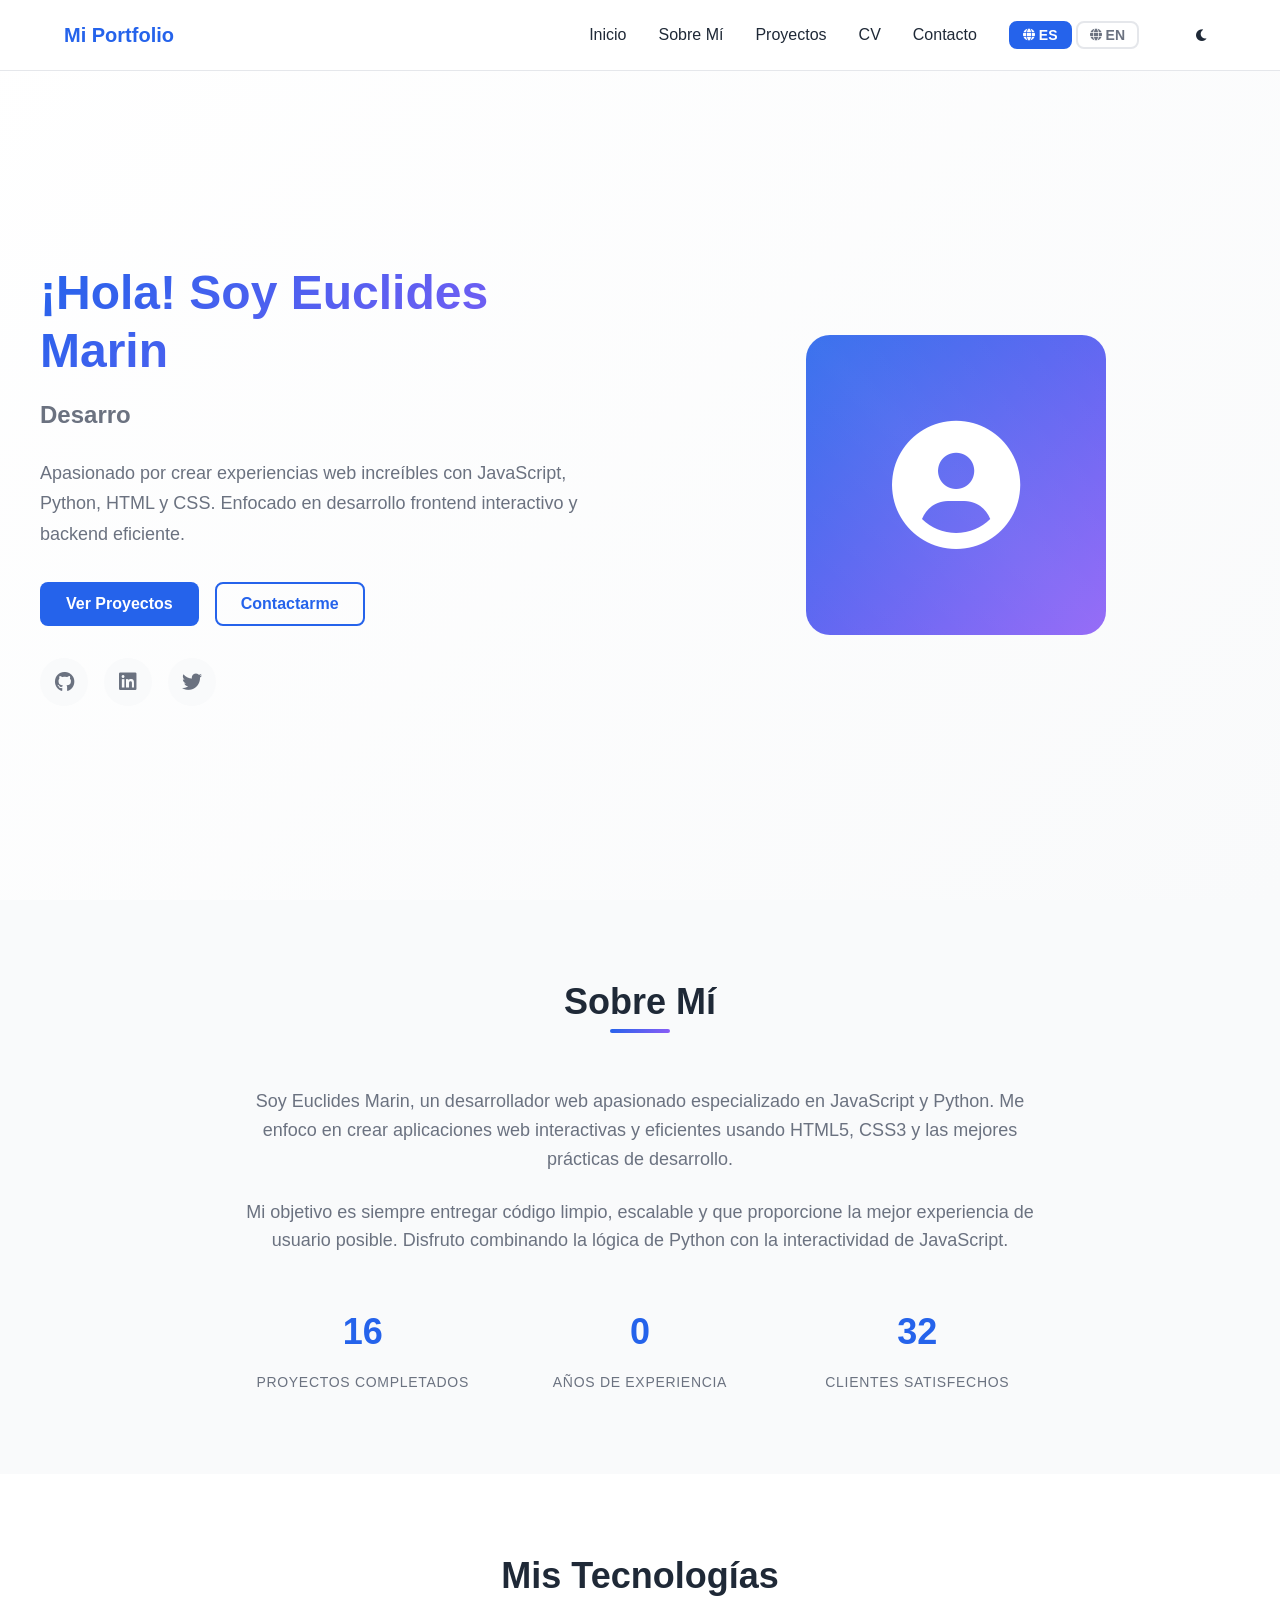
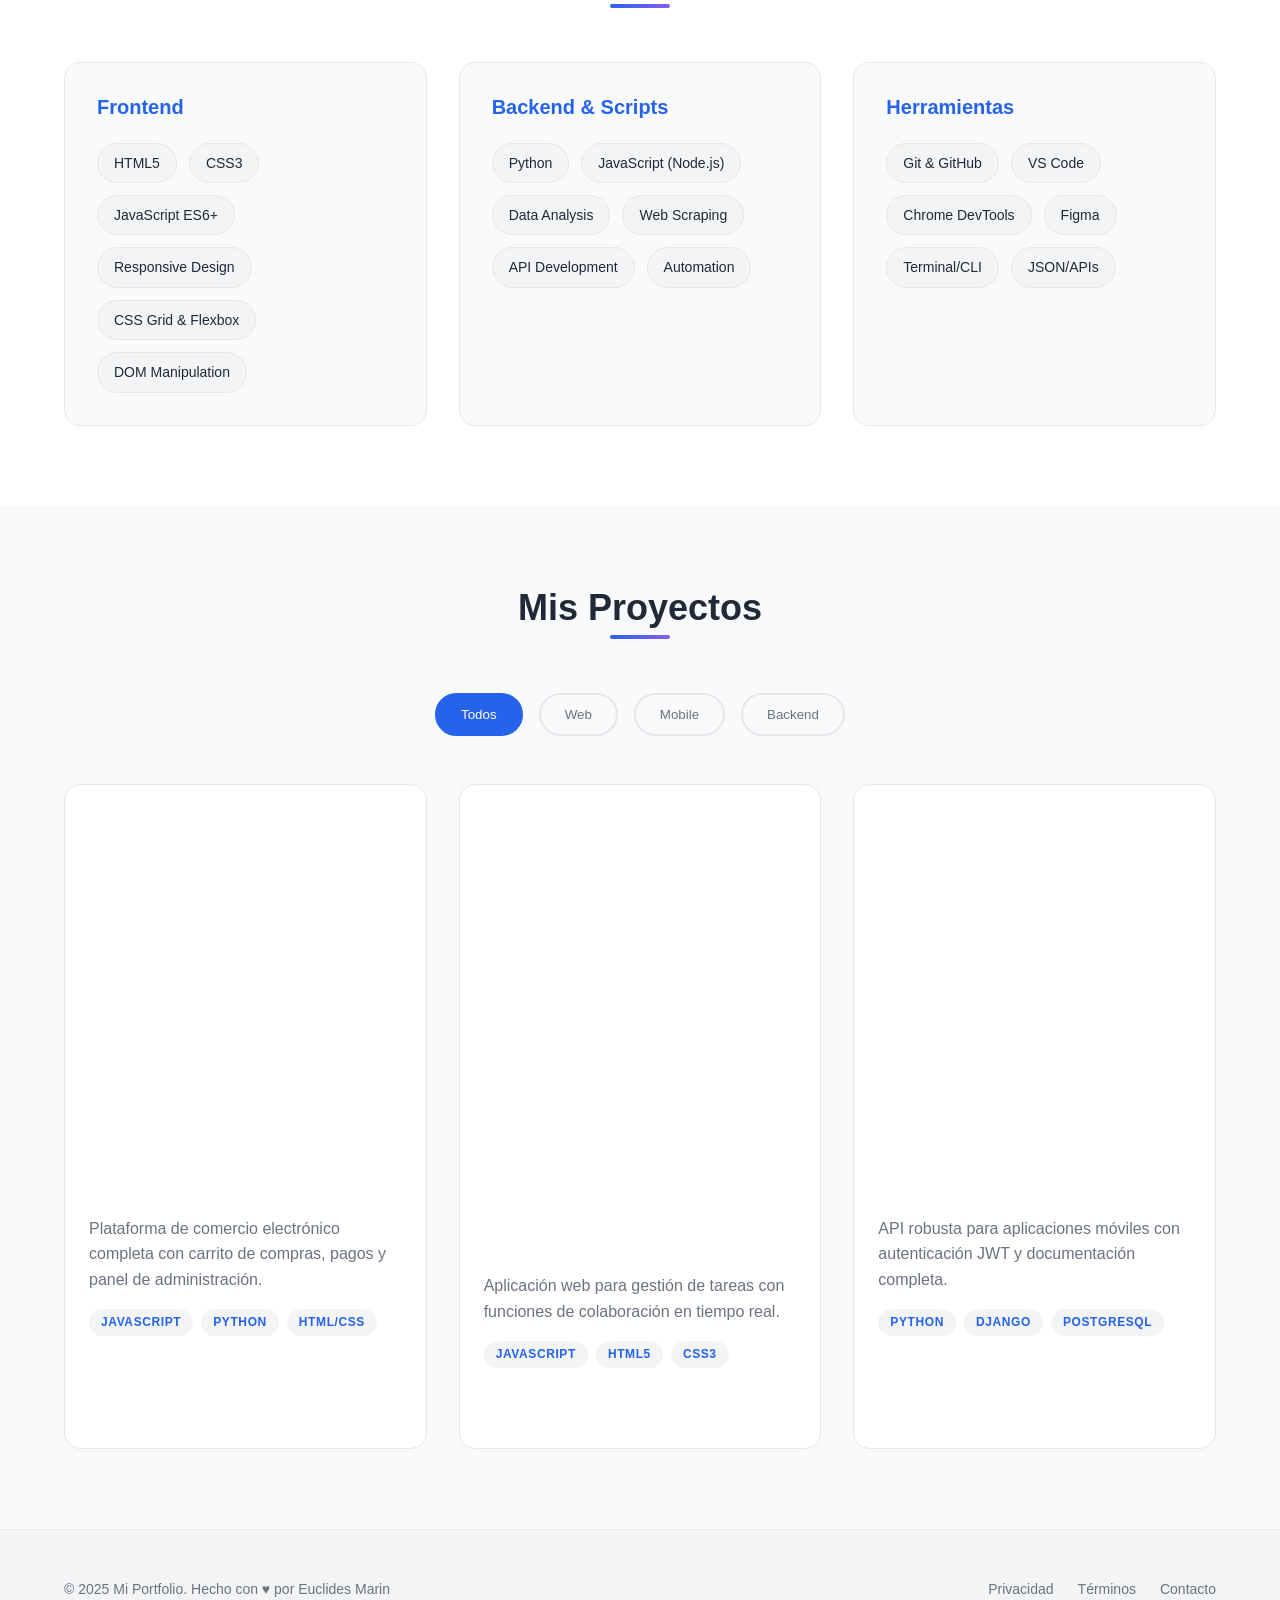
==== index.html @ d2764d67 "Initial Commit" ====
<!DOCTYPE html>
<html lang="es">
<head>
    <meta charset="UTF-8">
    <meta name="viewport" content="width=device-width, initial-scale=1.0">
    <title>Mi Portfolio - Desarrollador Web</title>
    <link rel="stylesheet" href="assets/css/styles.css">
    <link href="https://cdnjs.cloudflare.com/ajax/libs/font-awesome/6.0.0/css/all.min.css" rel="stylesheet">
</head>
<body>
    <!-- Header con navegación -->
    <header class="header">
        <nav class="nav">
            <div class="nav-container">
                <a href="#home" class="nav-logo">Mi Portfolio</a>
                <div class="nav-menu" id="nav-menu">
                    <a href="#home" class="nav-link" data-lang-key="nav_home">Inicio</a>
                    <a href="#about" class="nav-link" data-lang-key="nav_about">Sobre Mí</a>
                    <a href="#projects" class="nav-link" data-lang-key="nav_projects">Proyectos</a>
                    <a href="cv.html" class="nav-link" data-lang-key="nav_cv">CV</a>
                    <a href="contact.html" class="nav-link" data-lang-key="nav_contact">Contacto</a>
                    <div class="language-selector">
                        <button class="lang-btn active" data-lang="es">
                            <i class="fas fa-globe"></i> ES
                        </button>
                        <button class="lang-btn" data-lang="en">
                            <i class="fas fa-globe"></i> EN
                        </button>
                    </div>
                    <button class="theme-toggle" id="theme-toggle">
                        <i class="fas fa-moon"></i>
                    </button>
                </div>
                <div class="nav-toggle" id="nav-toggle">
                    <span class="bar"></span>
                    <span class="bar"></span>
                    <span class="bar"></span>
                </div>
            </div>
        </nav>
    </header>

    <main>
        <!-- Sección Hero -->
        <section id="home" class="hero">
            <div class="hero-container">
                <div class="hero-content">
                    <h1 class="hero-title" data-lang-key="hero_greeting">¡Hola! Soy <span class="text-primary">Euclides Marin</span></h1>
                    <p class="hero-subtitle" data-lang-key="hero_title">Desarrollador Web especializado en JavaScript y Python</p>
                    <p class="hero-description" data-lang-key="hero_description">
                        Apasionado por crear experiencias web increíbles con JavaScript, Python, HTML y CSS.
                        Enfocado en desarrollo frontend interactivo y backend eficiente.
                    </p>
                    <div class="hero-buttons">
                        <a href="#projects" class="btn btn-primary" data-lang-key="hero_btn_projects">Ver Proyectos</a>
                        <a href="contact.html" class="btn btn-secondary" data-lang-key="hero_btn_contact">Contactarme</a>
                    </div>
                    <div class="hero-social">
                        <a href="#" class="social-link"><i class="fab fa-github"></i></a>
                        <a href="#" class="social-link"><i class="fab fa-linkedin"></i></a>
                        <a href="#" class="social-link"><i class="fab fa-twitter"></i></a>
                    </div>
                </div>
                <div class="hero-image">
                    <div class="hero-image-placeholder">
                        <i class="fas fa-user-circle"></i>
                    </div>
                </div>
            </div>
        </section>

        <!-- Sección About -->
        <section id="about" class="about">
            <div class="container">
                <h2 class="section-title" data-lang-key="about_title">Sobre Mí</h2>
                <div class="about-content">
                    <div class="about-text">
                        <p data-lang-key="about_p1">
                            Soy Euclides Marin, un desarrollador web apasionado especializado en JavaScript y Python. 
                            Me enfoco en crear aplicaciones web interactivas y eficientes usando HTML5, CSS3 y las mejores prácticas de desarrollo.
                        </p>
                        <p data-lang-key="about_p2">
                            Mi objetivo es siempre entregar código limpio, escalable y que proporcione la mejor experiencia 
                            de usuario posible. Disfruto combinando la lógica de Python con la interactividad de JavaScript.
                        </p>
                        <div class="about-stats">
                            <div class="stat">
                                <span class="stat-number" data-target="50">0</span>
                                <span class="stat-label" data-lang-key="stat_projects">Proyectos Completados</span>
                            </div>
                            <div class="stat">
                                <span class="stat-number" data-target="3">0</span>
                                <span class="stat-label" data-lang-key="stat_experience">Años de Experiencia</span>
                            </div>
                            <div class="stat">
                                <span class="stat-number" data-target="100">0</span>
                                <span class="stat-label" data-lang-key="stat_clients">Clientes Satisfechos</span>
                            </div>
                        </div>
                    </div>
                </div>
            </div>
        </section>

        <!-- Sección Skills -->
        <section id="skills" class="skills">
            <div class="container">
                <h2 class="section-title" data-lang-key="skills_title">Mis Tecnologías</h2>
                <div class="skills-grid">
                    <div class="skill-category">
                        <h3>Frontend</h3>
                        <div class="skill-items">
                            <span class="skill-item">HTML5</span>
                            <span class="skill-item">CSS3</span>
                            <span class="skill-item">JavaScript ES6+</span>
                            <span class="skill-item">Responsive Design</span>
                            <span class="skill-item">CSS Grid & Flexbox</span>
                            <span class="skill-item">DOM Manipulation</span>
                        </div>
                    </div>
                    <div class="skill-category">
                        <h3>Backend & Scripts</h3>
                        <div class="skill-items">
                            <span class="skill-item">Python</span>
                            <span class="skill-item">JavaScript (Node.js)</span>
                            <span class="skill-item">Data Analysis</span>
                            <span class="skill-item">Web Scraping</span>
                            <span class="skill-item">API Development</span>
                            <span class="skill-item">Automation</span>
                        </div>
                    </div>
                    <div class="skill-category">
                        <h3>Herramientas</h3>
                        <div class="skill-items">
                            <span class="skill-item">Git & GitHub</span>
                            <span class="skill-item">VS Code</span>
                            <span class="skill-item">Chrome DevTools</span>
                            <span class="skill-item">Figma</span>
                            <span class="skill-item">Terminal/CLI</span>
                            <span class="skill-item">JSON/APIs</span>
                        </div>
                    </div>
                </div>
            </div>
        </section>

        <!-- Sección Proyectos -->
        <section id="projects" class="projects">
            <div class="container">
                <h2 class="section-title" data-lang-key="projects_title">Mis Proyectos</h2>
                <div class="project-filters">
                    <button class="filter-btn active" data-filter="all" data-lang-key="filter_all">Todos</button>
                    <button class="filter-btn" data-filter="web" data-lang-key="filter_web">Web</button>
                    <button class="filter-btn" data-filter="mobile" data-lang-key="filter_mobile">Mobile</button>
                    <button class="filter-btn" data-filter="backend" data-lang-key="filter_backend">Backend</button>
                </div>
                <div class="projects-grid">
                    <div class="project-card" data-category="web">
                        <div class="project-image">
                            <img src="assets/images/project1-preview.jpg" alt="E-commerce Platform" loading="lazy">
                            <div class="project-overlay">
                                <a href="projects/project1.html" class="project-link">
                                    <i class="fas fa-external-link-alt"></i>
                                </a>
                                <a href="#" class="project-link">
                                    <i class="fab fa-github"></i>
                                </a>
                            </div>
                        </div>
                        <div class="project-content">
                            <h3 class="project-title" data-lang-key="project1_title">E-commerce Platform</h3>
                            <p class="project-description" data-lang-key="project1_desc">
                                Plataforma de comercio electrónico completa con carrito de compras, pagos y panel de administración.
                            </p>
                            <div class="project-tech">
                                <span class="tech-tag">JavaScript</span>
                                <span class="tech-tag">Python</span>
                                <span class="tech-tag">HTML/CSS</span>
                            </div>
                        </div>
                    </div>

                    <div class="project-card" data-category="web">
                        <div class="project-image">
                            <img src="assets/images/project2-preview.jpg" alt="Task Management App" loading="lazy">
                            <div class="project-overlay">
                                <a href="projects/project2.html" class="project-link">
                                    <i class="fas fa-external-link-alt"></i>
                                </a>
                                <a href="#" class="project-link">
                                    <i class="fab fa-github"></i>
                                </a>
                            </div>
                        </div>
                        <div class="project-content">
                            <h3 class="project-title" data-lang-key="project2_title">Task Management App</h3>
                            <p class="project-description" data-lang-key="project2_desc">
                                Aplicación web para gestión de tareas con funciones de colaboración en tiempo real.
                            </p>
                            <div class="project-tech">
                                <span class="tech-tag">JavaScript</span>
                                <span class="tech-tag">HTML5</span>
                                <span class="tech-tag">CSS3</span>
                            </div>
                        </div>
                    </div>

                    <div class="project-card" data-category="backend">
                        <div class="project-image">
                            <img src="assets/images/project3-preview.jpg" alt="REST API" loading="lazy">
                            <div class="project-overlay">
                                <a href="#" class="project-link">
                                    <i class="fas fa-external-link-alt"></i>
                                </a>
                                <a href="#" class="project-link">
                                    <i class="fab fa-github"></i>
                                </a>
                            </div>
                        </div>
                        <div class="project-content">
                            <h3 class="project-title" data-lang-key="project3_title">REST API Service</h3>
                            <p class="project-description" data-lang-key="project3_desc">
                                API robusta para aplicaciones móviles con autenticación JWT y documentación completa.
                            </p>
                            <div class="project-tech">
                                <span class="tech-tag">Python</span>
                                <span class="tech-tag">Django</span>
                                <span class="tech-tag">PostgreSQL</span>
                            </div>
                        </div>
                    </div>
                </div>
            </div>
        </section>
    </main>

    <!-- Footer -->
    <footer class="footer">
        <div class="container">
            <div class="footer-content">
                <p data-lang-key="footer_text">&copy; 2025 Mi Portfolio. Hecho con ♥ por Euclides Marin</p>
                <div class="footer-links">
                    <a href="#" class="footer-link">Privacidad</a>
                    <a href="#" class="footer-link">Términos</a>
                    <a href="contact.html" class="footer-link">Contacto</a>
                </div>
            </div>
        </div>
    </footer>

    <script src="assets/js/i18n.js"></script>
    <script src="assets/js/script.js"></script>
</body>
</html>
---- assets/css/styles.css ----
/* ==========================================================================
   PORTFOLIO WEBSITE - MODERN CSS STYLES
   ========================================================================== */

/* Custom Properties (CSS Variables) */
:root {
  /* Colors - Light Theme */
  --primary-color: #2563eb;
  --primary-light: #3b82f6;
  --primary-dark: #1d4ed8;
  --secondary-color: #8b5cf6;
  --accent-color: #06b6d4;
  
  /* Neutral Colors */
  --text-primary: #1f2937;
  --text-secondary: #6b7280;
  --text-muted: #9ca3af;
  --bg-primary: #ffffff;
  --bg-secondary: #f9fafb;
  --bg-tertiary: #f3f4f6;
  --border-color: #e5e7eb;
  --shadow-color: rgba(0, 0, 0, 0.1);
  
  /* Success/Error Colors */
  --success-color: #10b981;
  --error-color: #ef4444;
  --warning-color: #f59e0b;
  
  /* Typography */
  --font-primary: 'Inter', -apple-system, BlinkMacSystemFont, 'Segoe UI', sans-serif;
  --font-heading: 'Inter', -apple-system, BlinkMacSystemFont, 'Segoe UI', sans-serif;
  --font-mono: 'Fira Code', 'SF Mono', Monaco, 'Cascadia Code', monospace;
  
  /* Font Sizes */
  --text-xs: 0.75rem;
  --text-sm: 0.875rem;
  --text-base: 1rem;
  --text-lg: 1.125rem;
  --text-xl: 1.25rem;
  --text-2xl: 1.5rem;
  --text-3xl: 1.875rem;
  --text-4xl: 2.25rem;
  --text-5xl: 3rem;
  --text-6xl: 3.75rem;
  
  /* Spacing */
  --space-1: 0.25rem;
  --space-2: 0.5rem;
  --space-3: 0.75rem;
  --space-4: 1rem;
  --space-5: 1.25rem;
  --space-6: 1.5rem;
  --space-8: 2rem;
  --space-10: 2.5rem;
  --space-12: 3rem;
  --space-16: 4rem;
  --space-20: 5rem;
  --space-24: 6rem;
  
  /* Border Radius */
  --radius-sm: 0.375rem;
  --radius-md: 0.5rem;
  --radius-lg: 0.75rem;
  --radius-xl: 1rem;
  --radius-2xl: 1.5rem;
  --radius-full: 9999px;
  
  /* Shadows */
  --shadow-sm: 0 1px 2px 0 var(--shadow-color);
  --shadow-md: 0 4px 6px -1px var(--shadow-color);
  --shadow-lg: 0 10px 15px -3px var(--shadow-color);
  --shadow-xl: 0 20px 25px -5px var(--shadow-color);
  --shadow-2xl: 0 25px 50px -12px var(--shadow-color);
  
  /* Transitions */
  --transition-fast: 150ms ease-in-out;
  --transition-normal: 250ms ease-in-out;
  --transition-slow: 350ms ease-in-out;
  
  /* Z-index */
  --z-dropdown: 1000;
  --z-sticky: 1020;
  --z-fixed: 1030;
  --z-modal: 1050;
  --z-popover: 1060;
  --z-tooltip: 1070;
}

/* Dark Theme */
[data-theme="dark"] {
  --text-primary: #f9fafb;
  --text-secondary: #d1d5db;
  --text-muted: #9ca3af;
  --bg-primary: #111827;
  --bg-secondary: #1f2937;
  --bg-tertiary: #374151;
  --border-color: #374151;
  --shadow-color: rgba(0, 0, 0, 0.3);
}

/* Reset and Base Styles */
*,
*::before,
*::after {
  box-sizing: border-box;
  margin: 0;
  padding: 0;
}

html {
  scroll-behavior: smooth;
  font-size: 16px;
}

body {
  font-family: var(--font-primary);
  font-size: var(--text-base);
  line-height: 1.6;
  color: var(--text-primary);
  background-color: var(--bg-primary);
  overflow-x: hidden;
  transition: background-color var(--transition-normal), color var(--transition-normal);
}

/* Typography */
h1, h2, h3, h4, h5, h6 {
  font-family: var(--font-heading);
  font-weight: 700;
  line-height: 1.2;
  margin-bottom: var(--space-4);
  color: var(--text-primary);
}

h1 { font-size: var(--text-4xl); }
h2 { font-size: var(--text-3xl); }
h3 { font-size: var(--text-2xl); }
h4 { font-size: var(--text-xl); }
h5 { font-size: var(--text-lg); }
h6 { font-size: var(--text-base); }

p {
  margin-bottom: var(--space-4);
  color: var(--text-secondary);
}

a {
  color: var(--primary-color);
  text-decoration: none;
  transition: color var(--transition-fast);
}

a:hover {
  color: var(--primary-dark);
}

img {
  max-width: 100%;
  height: auto;
  display: block;
}

/* Utility Classes */
.container {
  max-width: 1200px;
  margin: 0 auto;
  padding: 0 var(--space-6);
}

.text-center { text-align: center; }
.text-left { text-align: left; }
.text-right { text-align: right; }

.text-primary { color: var(--primary-color); }
.text-secondary { color: var(--text-secondary); }
.text-muted { color: var(--text-muted); }
.text-success { color: var(--success-color); }
.text-error { color: var(--error-color); }

.sr-only {
  position: absolute;
  width: 1px;
  height: 1px;
  padding: 0;
  margin: -1px;
  overflow: hidden;
  clip: rect(0, 0, 0, 0);
  white-space: nowrap;
  border: 0;
}

/* Buttons */
.btn {
  display: inline-flex;
  align-items: center;
  justify-content: center;
  gap: var(--space-2);
  padding: var(--space-3) var(--space-6);
  font-size: var(--text-base);
  font-weight: 600;
  line-height: 1;
  border: 2px solid transparent;
  border-radius: var(--radius-md);
  cursor: pointer;
  transition: all var(--transition-fast);
  text-decoration: none;
  position: relative;
  overflow: hidden;
}

.btn::before {
  content: '';
  position: absolute;
  top: 0;
  left: -100%;
  width: 100%;
  height: 100%;
  background: linear-gradient(90deg, transparent, rgba(255, 255, 255, 0.2), transparent);
  transition: left var(--transition-normal);
}

.btn:hover::before {
  left: 100%;
}

.btn-primary {
  background-color: var(--primary-color);
  color: white;
}

.btn-primary:hover {
  background-color: var(--primary-dark);
  transform: translateY(-2px);
  box-shadow: var(--shadow-lg);
}

.btn-secondary {
  background-color: transparent;
  color: var(--primary-color);
  border-color: var(--primary-color);
}

.btn-secondary:hover {
  background-color: var(--primary-color);
  color: white;
  transform: translateY(-2px);
}

.btn-sm {
  padding: var(--space-2) var(--space-4);
  font-size: var(--text-sm);
}

.btn-full {
  width: 100%;
}

.btn:disabled {
  opacity: 0.6;
  cursor: not-allowed;
  transform: none !important;
}

/* Loading Button */
.btn-loading .btn-text {
  opacity: 0;
}

.btn-loading .btn-loading {
  position: absolute;
  top: 50%;
  left: 50%;
  transform: translate(-50%, -50%);
}

/* Header & Navigation */
.header {
  position: fixed;
  top: 0;
  left: 0;
  right: 0;
  background-color: rgba(255, 255, 255, 0.95);
  backdrop-filter: blur(10px);
  border-bottom: 1px solid var(--border-color);
  z-index: var(--z-fixed);
  transition: all var(--transition-normal);
}

[data-theme="dark"] .header {
  background-color: rgba(17, 24, 39, 0.95);
}

.nav-container {
  display: flex;
  align-items: center;
  justify-content: space-between;
  height: 70px;
  max-width: 1200px;
  margin: 0 auto;
  padding: 0 var(--space-6);
}

.nav-logo {
  font-size: var(--text-xl);
  font-weight: 700;
  color: var(--primary-color);
  text-decoration: none;
}

.nav-menu {
  display: flex;
  align-items: center;
  gap: var(--space-8);
}

.nav-link {
  font-weight: 500;
  color: var(--text-primary);
  text-decoration: none;
  padding: var(--space-2) 0;
  position: relative;
  transition: color var(--transition-fast);
}

.nav-link::after {
  content: '';
  position: absolute;
  bottom: 0;
  left: 0;
  width: 0;
  height: 2px;
  background-color: var(--primary-color);
  transition: width var(--transition-normal);
}

.nav-link:hover::after,
.nav-link.active::after {
  width: 100%;
}

.nav-link:hover,
.nav-link.active {
  color: var(--primary-color);
}

/* Language Selector */
.language-selector {
  display: flex;
  gap: var(--space-1);
  margin-right: var(--space-4);
}

.lang-btn {
  background: none;
  border: 2px solid var(--border-color);
  padding: var(--space-1) var(--space-3);
  border-radius: var(--radius-md);
  color: var(--text-secondary);
  cursor: pointer;
  font-size: var(--text-sm);
  font-weight: 600;
  transition: all var(--transition-fast);
  display: flex;
  align-items: center;
  gap: var(--space-1);
}

.lang-btn:hover {
  border-color: var(--primary-color);
  color: var(--primary-color);
  transform: translateY(-1px);
}

.lang-btn.active {
  background-color: var(--primary-color);
  border-color: var(--primary-color);
  color: white;
}

.lang-btn i {
  font-size: var(--text-xs);
}

/* Theme Toggle */
.theme-toggle {
  background: none;
  border: none;
  padding: var(--space-2);
  border-radius: var(--radius-md);
  color: var(--text-primary);
  cursor: pointer;
  transition: all var(--transition-fast);
}

.theme-toggle:hover {
  background-color: var(--bg-tertiary);
  transform: scale(1.1);
}

/* Mobile Navigation */
.nav-toggle {
  display: none;
  flex-direction: column;
  cursor: pointer;
  padding: var(--space-2);
}

.nav-toggle .bar {
  width: 25px;
  height: 3px;
  background-color: var(--text-primary);
  margin: 3px 0;
  transition: var(--transition-fast);
  border-radius: 2px;
}

.nav-toggle.active .bar:nth-child(1) {
  transform: rotate(-45deg) translate(-5px, 6px);
}

.nav-toggle.active .bar:nth-child(2) {
  opacity: 0;
}

.nav-toggle.active .bar:nth-child(3) {
  transform: rotate(45deg) translate(-5px, -6px);
}

/* Hero Section */
.hero {
  padding: calc(70px + var(--space-20)) var(--space-6) var(--space-20);
  background: linear-gradient(135deg, var(--bg-primary) 0%, var(--bg-secondary) 100%);
  min-height: 100vh;
  display: flex;
  align-items: center;
}

.hero-container {
  max-width: 1200px;
  margin: 0 auto;
  display: grid;
  grid-template-columns: 1fr 1fr;
  gap: var(--space-16);
  align-items: center;
}

.hero-content {
  animation: fadeInUp 0.8s ease-out;
}

.hero-title {
  font-size: var(--text-5xl);
  font-weight: 800;
  margin-bottom: var(--space-4);
  background: linear-gradient(135deg, var(--primary-color), var(--secondary-color));
  -webkit-background-clip: text;
  -webkit-text-fill-color: transparent;
  background-clip: text;
}

.hero-subtitle {
  font-size: var(--text-2xl);
  color: var(--text-secondary);
  margin-bottom: var(--space-6);
  font-weight: 600;
}

.hero-description {
  font-size: var(--text-lg);
  color: var(--text-secondary);
  margin-bottom: var(--space-8);
  line-height: 1.7;
}

.hero-buttons {
  display: flex;
  gap: var(--space-4);
  margin-bottom: var(--space-8);
}

.hero-social {
  display: flex;
  gap: var(--space-4);
}

.social-link {
  display: flex;
  align-items: center;
  justify-content: center;
  width: 48px;
  height: 48px;
  background-color: var(--bg-secondary);
  border-radius: var(--radius-full);
  color: var(--text-secondary);
  font-size: var(--text-xl);
  transition: all var(--transition-fast);
}

.social-link:hover {
  background-color: var(--primary-color);
  color: white;
  transform: translateY(-3px);
  box-shadow: var(--shadow-lg);
}

.hero-image {
  display: flex;
  justify-content: center;
  animation: fadeInRight 0.8s ease-out 0.2s both;
}

.hero-image-placeholder {
  width: 300px;
  height: 300px;
  background: linear-gradient(135deg, var(--primary-color), var(--secondary-color));
  border-radius: var(--radius-2xl);
  display: flex;
  align-items: center;
  justify-content: center;
  font-size: 8rem;
  color: white;
  position: relative;
  overflow: hidden;
}

.hero-image-placeholder::before {
  content: '';
  position: absolute;
  top: -50%;
  left: -50%;
  width: 200%;
  height: 200%;
  background: linear-gradient(45deg, transparent, rgba(255, 255, 255, 0.1), transparent);
  animation: shimmer 3s infinite;
}

/* Sections */
section {
  padding: var(--space-20) 0;
}

.section-title {
  text-align: center;
  font-size: var(--text-4xl);
  margin-bottom: var(--space-16);
  position: relative;
}

.section-title::after {
  content: '';
  position: absolute;
  bottom: -10px;
  left: 50%;
  transform: translateX(-50%);
  width: 60px;
  height: 4px;
  background: linear-gradient(135deg, var(--primary-color), var(--secondary-color));
  border-radius: var(--radius-full);
}

/* About Section */
.about {
  background-color: var(--bg-secondary);
}

.about-content {
  max-width: 800px;
  margin: 0 auto;
  text-align: center;
}

.about-text p {
  font-size: var(--text-lg);
  margin-bottom: var(--space-6);
}

.about-stats {
  display: grid;
  grid-template-columns: repeat(3, 1fr);
  gap: var(--space-8);
  margin-top: var(--space-12);
}

.stat {
  text-align: center;
}

.stat-number {
  display: block;
  font-size: var(--text-4xl);
  font-weight: 800;
  color: var(--primary-color);
  margin-bottom: var(--space-2);
}

.stat-label {
  font-size: var(--text-sm);
  color: var(--text-secondary);
  text-transform: uppercase;
  letter-spacing: 0.05em;
}

/* Skills Section */
.skills-grid {
  display: grid;
  grid-template-columns: repeat(auto-fit, minmax(300px, 1fr));
  gap: var(--space-8);
}

.skill-category {
  background-color: var(--bg-secondary);
  padding: var(--space-8);
  border-radius: var(--radius-xl);
  border: 1px solid var(--border-color);
  transition: transform var(--transition-normal), box-shadow var(--transition-normal);
}

.skill-category:hover {
  transform: translateY(-5px);
  box-shadow: var(--shadow-xl);
}

.skill-category h3 {
  color: var(--primary-color);
  margin-bottom: var(--space-6);
  font-size: var(--text-xl);
}

.skill-items {
  display: flex;
  flex-wrap: wrap;
  gap: var(--space-3);
}

.skill-item {
  background-color: var(--bg-tertiary);
  color: var(--text-primary);
  padding: var(--space-2) var(--space-4);
  border-radius: var(--radius-full);
  font-size: var(--text-sm);
  font-weight: 500;
  border: 1px solid var(--border-color);
  transition: all var(--transition-fast);
}

.skill-item:hover {
  background-color: var(--primary-color);
  color: white;
  transform: scale(1.05);
}

/* Projects Section */
.projects {
  background-color: var(--bg-secondary);
}

.project-filters {
  display: flex;
  justify-content: center;
  gap: var(--space-4);
  margin-bottom: var(--space-12);
  flex-wrap: wrap;
}

.filter-btn {
  background-color: transparent;
  border: 2px solid var(--border-color);
  color: var(--text-secondary);
  padding: var(--space-3) var(--space-6);
  border-radius: var(--radius-full);
  cursor: pointer;
  font-weight: 500;
  transition: all var(--transition-fast);
}

.filter-btn:hover,
.filter-btn.active {
  background-color: var(--primary-color);
  border-color: var(--primary-color);
  color: white;
}

.projects-grid {
  display: grid;
  grid-template-columns: repeat(auto-fit, minmax(350px, 1fr));
  gap: var(--space-8);
}

.project-card {
  background-color: var(--bg-primary);
  border-radius: var(--radius-xl);
  overflow: hidden;
  border: 1px solid var(--border-color);
  transition: all var(--transition-normal);
  animation: fadeInUp 0.6s ease-out;
}

.project-card:hover {
  transform: translateY(-10px);
  box-shadow: var(--shadow-2xl);
}

.project-image {
  position: relative;
  height: 220px;
  overflow: hidden;
}

.project-image img {
  width: 100%;
  height: 100%;
  object-fit: cover;
  transition: transform var(--transition-slow);
}

.project-card:hover .project-image img {
  transform: scale(1.1);
}

.project-overlay {
  position: absolute;
  top: 0;
  left: 0;
  right: 0;
  bottom: 0;
  background-color: rgba(0, 0, 0, 0.8);
  display: flex;
  align-items: center;
  justify-content: center;
  gap: var(--space-4);
  opacity: 0;
  transition: opacity var(--transition-normal);
}

.project-card:hover .project-overlay {
  opacity: 1;
}

.project-link {
  display: flex;
  align-items: center;
  justify-content: center;
  width: 48px;
  height: 48px;
  background-color: var(--primary-color);
  color: white;
  border-radius: var(--radius-full);
  font-size: var(--text-lg);
  transition: all var(--transition-fast);
}

.project-link:hover {
  background-color: var(--primary-light);
  transform: scale(1.1);
}

.project-content {
  padding: var(--space-6);
}

.project-title {
  font-size: var(--text-xl);
  margin-bottom: var(--space-3);
  color: var(--text-primary);
}

.project-description {
  color: var(--text-secondary);
  margin-bottom: var(--space-4);
  line-height: 1.6;
}

.project-tech {
  display: flex;
  flex-wrap: wrap;
  gap: var(--space-2);
}

.tech-tag {
  background-color: var(--bg-tertiary);
  color: var(--primary-color);
  padding: var(--space-1) var(--space-3);
  border-radius: var(--radius-full);
  font-size: var(--text-xs);
  font-weight: 600;
  text-transform: uppercase;
  letter-spacing: 0.05em;
}

/* Contact Page Styles */
.contact-hero {
  padding: calc(70px + var(--space-16)) var(--space-6) var(--space-16);
  background: linear-gradient(135deg, var(--primary-color), var(--secondary-color));
  color: white;
  text-align: center;
}

.page-title {
  font-size: var(--text-5xl);
  margin-bottom: var(--space-4);
  font-weight: 800;
}

.page-subtitle {
  font-size: var(--text-xl);
  opacity: 0.9;
  max-width: 600px;
  margin: 0 auto;
}

.contact-content {
  padding: var(--space-20) 0;
}

.contact-wrapper {
  display: grid;
  grid-template-columns: 1fr 1fr;
  gap: var(--space-16);
  max-width: 1200px;
  margin: 0 auto;
}

.contact-form-section h2,
.contact-info-section h2 {
  margin-bottom: var(--space-8);
  color: var(--text-primary);
}

/* Form Styles */
.contact-form {
  display: flex;
  flex-direction: column;
  gap: var(--space-6);
}

.form-group {
  display: flex;
  flex-direction: column;
  gap: var(--space-2);
}

.form-group label {
  font-weight: 600;
  color: var(--text-primary);
  font-size: var(--text-sm);
}

.form-group input,
.form-group textarea {
  padding: var(--space-4);
  border: 2px solid var(--border-color);
  border-radius: var(--radius-md);
  font-size: var(--text-base);
  font-family: inherit;
  background-color: var(--bg-primary);
  color: var(--text-primary);
  transition: all var(--transition-fast);
}

.form-group input:focus,
.form-group textarea:focus {
  outline: none;
  border-color: var(--primary-color);
  box-shadow: 0 0 0 3px rgba(37, 99, 235, 0.1);
}

.form-group input.error,
.form-group textarea.error {
  border-color: var(--error-color);
}

.error-message {
  color: var(--error-color);
  font-size: var(--text-sm);
  margin-top: var(--space-1);
  opacity: 0;
  transition: opacity var(--transition-fast);
}

.error-message.show {
  opacity: 1;
}

.success-message {
  background-color: rgba(16, 185, 129, 0.1);
  border: 1px solid var(--success-color);
  border-radius: var(--radius-lg);
  padding: var(--space-6);
  text-align: center;
  color: var(--success-color);
  display: none;
}

.success-message.show {
  display: block;
  animation: fadeInUp 0.5s ease-out;
}

.success-message i {
  font-size: var(--text-3xl);
  margin-bottom: var(--space-4);
}

.success-message h3 {
  color: var(--success-color);
  margin-bottom: var(--space-2);
}

/* Contact Info */
.contact-info {
  display: flex;
  flex-direction: column;
  gap: var(--space-8);
}

.contact-item {
  display: flex;
  gap: var(--space-4);
  align-items: flex-start;
}

.contact-icon {
  width: 48px;
  height: 48px;
  background-color: var(--primary-color);
  color: white;
  border-radius: var(--radius-full);
  display: flex;
  align-items: center;
  justify-content: center;
  font-size: var(--text-lg);
  flex-shrink: 0;
}

.contact-details h3 {
  margin-bottom: var(--space-2);
  color: var(--text-primary);
}

.contact-details p {
  margin-bottom: var(--space-2);
  color: var(--text-secondary);
}

.contact-link {
  color: var(--primary-color);
  font-weight: 500;
  text-decoration: underline;
  text-underline-offset: 2px;
}

.contact-link:hover {
  text-decoration: none;
}

/* Social Section */
.social-section {
  margin-top: var(--space-12);
}

.social-section h3 {
  margin-bottom: var(--space-6);
  color: var(--text-primary);
}

.social-links {
  display: flex;
  flex-direction: column;
  gap: var(--space-4);
}

.social-links .social-link {
  display: flex;
  align-items: center;
  gap: var(--space-3);
  padding: var(--space-3) var(--space-4);
  background-color: var(--bg-secondary);
  border-radius: var(--radius-md);
  border: 1px solid var(--border-color);
  transition: all var(--transition-fast);
  width: auto;
  height: auto;
}

.social-links .social-link:hover {
  background-color: var(--primary-color);
  color: white;
  transform: translateX(5px);
}

/* Availability */
.availability-section {
  margin-top: var(--space-12);
}

.availability-card {
  background-color: var(--bg-secondary);
  padding: var(--space-6);
  border-radius: var(--radius-lg);
  border: 1px solid var(--border-color);
}

.availability-status {
  display: flex;
  align-items: center;
  gap: var(--space-3);
  margin-bottom: var(--space-4);
}

.status-dot {
  width: 12px;
  height: 12px;
  border-radius: var(--radius-full);
  animation: pulse 2s infinite;
}

.status-dot.available {
  background-color: var(--success-color);
}

.status-text {
  font-weight: 600;
  color: var(--success-color);
}

/* FAQ Section */
.faq-section {
  background-color: var(--bg-secondary);
  padding: var(--space-20) 0;
}

.faq-grid {
  display: grid;
  grid-template-columns: repeat(auto-fit, minmax(300px, 1fr));
  gap: var(--space-8);
}

.faq-item {
  background-color: var(--bg-primary);
  padding: var(--space-6);
  border-radius: var(--radius-lg);
  border: 1px solid var(--border-color);
}

.faq-item h3 {
  color: var(--primary-color);
  margin-bottom: var(--space-4);
  font-size: var(--text-lg);
}

.faq-item p {
  color: var(--text-secondary);
  margin: 0;
}

/* Project Detail Pages */
.breadcrumb {
  padding: calc(70px + var(--space-6)) var(--space-6) var(--space-6);
  background-color: var(--bg-secondary);
}

.breadcrumb-nav {
  max-width: 1200px;
  margin: 0 auto;
  font-size: var(--text-sm);
  color: var(--text-secondary);
}

.breadcrumb-separator {
  margin: 0 var(--space-2);
}

.project-hero {
  padding: var(--space-16) var(--space-6);
  background: linear-gradient(135deg, var(--primary-color), var(--secondary-color));
  color: white;
}

.project-hero-content {
  max-width: 1200px;
  margin: 0 auto;
  text-align: center;
}

.project-title {
  font-size: var(--text-5xl);
  margin-bottom: var(--space-4);
  font-weight: 800;
  color: white;
}

.project-subtitle {
  font-size: var(--text-xl);
  margin-bottom: var(--space-8);
  opacity: 0.9;
  max-width: 800px;
  margin-left: auto;
  margin-right: auto;
}

.project-meta {
  display: flex;
  justify-content: center;
  gap: var(--space-8);
  margin-bottom: var(--space-8);
  flex-wrap: wrap;
}

.project-meta-item {
  display: flex;
  align-items: center;
  gap: var(--space-2);
  font-size: var(--text-sm);
  opacity: 0.9;
}

.project-links {
  display: flex;
  justify-content: center;
  gap: var(--space-4);
  flex-wrap: wrap;
}

.project-showcase {
  padding: var(--space-16) var(--space-6);
}

.project-image-main {
  max-width: 1200px;
  margin: 0 auto;
  border-radius: var(--radius-xl);
  overflow: hidden;
  box-shadow: var(--shadow-2xl);
}

.project-image-main img {
  width: 100%;
  height: auto;
}

.project-content {
  padding: var(--space-20) var(--space-6);
}

.project-layout {
  display: grid;
  grid-template-columns: 2fr 1fr;
  gap: var(--space-16);
  max-width: 1200px;
  margin: 0 auto;
}

.project-main {
  display: flex;
  flex-direction: column;
  gap: var(--space-12);
}

.content-section h2 {
  color: var(--text-primary);
  margin-bottom: var(--space-6);
  font-size: var(--text-2xl);
}

/* Features Grid */
.features-grid {
  display: grid;
  grid-template-columns: repeat(auto-fit, minmax(250px, 1fr));
  gap: var(--space-6);
}

.feature-item {
  display: flex;
  gap: var(--space-4);
  padding: var(--space-6);
  background-color: var(--bg-secondary);
  border-radius: var(--radius-lg);
  border: 1px solid var(--border-color);
}

.feature-icon {
  width: 48px;
  height: 48px;
  background-color: var(--primary-color);
  color: white;
  border-radius: var(--radius-lg);
  display: flex;
  align-items: center;
  justify-content: center;
  font-size: var(--text-lg);
  flex-shrink: 0;
}

.feature-content h3 {
  margin-bottom: var(--space-2);
  color: var(--text-primary);
  font-size: var(--text-lg);
}

.feature-content p {
  color: var(--text-secondary);
  margin: 0;
  font-size: var(--text-sm);
}

/* Project Gallery */
.project-gallery {
  display: grid;
  grid-template-columns: repeat(auto-fit, minmax(250px, 1fr));
  gap: var(--space-6);
}

.gallery-item {
  text-align: center;
}

.gallery-item img {
  width: 100%;
  height: 200px;
  object-fit: cover;
  border-radius: var(--radius-lg);
  margin-bottom: var(--space-3);
  box-shadow: var(--shadow-md);
  transition: transform var(--transition-normal);
}

.gallery-item img:hover {
  transform: scale(1.05);
}

.gallery-item p {
  font-size: var(--text-sm);
  color: var(--text-secondary);
  margin: 0;
}

/* Challenges List */
.challenges-list {
  display: flex;
  flex-direction: column;
  gap: var(--space-6);
}

.challenge-item {
  padding: var(--space-6);
  background-color: var(--bg-secondary);
  border-radius: var(--radius-lg);
  border-left: 4px solid var(--primary-color);
}

.challenge-item h3 {
  margin-bottom: var(--space-4);
  color: var(--text-primary);
}

.challenge-item p {
  margin-bottom: var(--space-3);
  font-size: var(--text-sm);
}

.challenge-item p strong {
  color: var(--text-primary);
}

/* Project Sidebar */
.project-sidebar {
  display: flex;
  flex-direction: column;
  gap: var(--space-8);
}

.sidebar-section {
  background-color: var(--bg-secondary);
  padding: var(--space-6);
  border-radius: var(--radius-lg);
  border: 1px solid var(--border-color);
}

.sidebar-section h3 {
  margin-bottom: var(--space-6);
  color: var(--text-primary);
  font-size: var(--text-lg);
}

/* Tech Stack */
.tech-stack {
  display: flex;
  flex-direction: column;
  gap: var(--space-6);
}

.tech-category h4 {
  margin-bottom: var(--space-3);
  color: var(--primary-color);
  font-size: var(--text-base);
}

.tech-items {
  display: flex;
  flex-wrap: wrap;
  gap: var(--space-2);
}

.tech-badge {
  background-color: var(--bg-tertiary);
  color: var(--text-primary);
  padding: var(--space-1) var(--space-3);
  border-radius: var(--radius-full);
  font-size: var(--text-xs);
  font-weight: 600;
  border: 1px solid var(--border-color);
}

/* Project Stats */
.project-stats {
  display: flex;
  flex-direction: column;
  gap: var(--space-4);
}

.stat-item {
  text-align: center;
  padding: var(--space-4);
  background-color: var(--bg-tertiary);
  border-radius: var(--radius-md);
}

.stat-item .stat-number {
  display: block;
  font-size: var(--text-2xl);
  font-weight: 800;
  color: var(--primary-color);
  margin-bottom: var(--space-1);
}

.stat-item .stat-label {
  font-size: var(--text-xs);
  color: var(--text-secondary);
  text-transform: uppercase;
  letter-spacing: 0.05em;
}

/* Project Links Sidebar */
.project-links-sidebar {
  display: flex;
  flex-direction: column;
  gap: var(--space-3);
}

.project-link-item {
  display: flex;
  align-items: center;
  gap: var(--space-3);
  padding: var(--space-3);
  background-color: var(--bg-tertiary);
  border-radius: var(--radius-md);
  color: var(--text-primary);
  font-weight: 500;
  transition: all var(--transition-fast);
  border: 1px solid var(--border-color);
}

.project-link-item:hover {
  background-color: var(--primary-color);
  color: white;
  transform: translateX(5px);
}

/* Testimonial */
.testimonial {
  padding: var(--space-6);
  background-color: var(--bg-tertiary);
  border-radius: var(--radius-lg);
  border-left: 4px solid var(--primary-color);
}

.testimonial blockquote {
  font-style: italic;
  color: var(--text-secondary);
  margin-bottom: var(--space-4);
  font-size: var(--text-sm);
  line-height: 1.6;
}

.testimonial cite {
  font-style: normal;
}

.testimonial cite strong {
  color: var(--text-primary);
  display: block;
  margin-bottom: var(--space-1);
}

.testimonial cite span {
  color: var(--text-muted);
  font-size: var(--text-sm);
}

/* Architecture Info */
.architecture-info {
  display: flex;
  flex-direction: column;
  gap: var(--space-6);
}

.architecture-item {
  padding: var(--space-6);
  background-color: var(--bg-secondary);
  border-radius: var(--radius-lg);
  border: 1px solid var(--border-color);
}

.architecture-item h3 {
  margin-bottom: var(--space-4);
  color: var(--text-primary);
}

.architecture-item p {
  color: var(--text-secondary);
  margin: 0;
  font-size: var(--text-sm);
  line-height: 1.6;
}

/* Development Timeline */
.development-timeline {
  display: flex;
  flex-direction: column;
  gap: var(--space-6);
  position: relative;
}

.development-timeline::before {
  content: '';
  position: absolute;
  left: 24px;
  top: 0;
  bottom: 0;
  width: 2px;
  background-color: var(--border-color);
}

.timeline-item {
  display: flex;
  gap: var(--space-6);
  position: relative;
}

.timeline-marker {
  width: 48px;
  height: 48px;
  background-color: var(--primary-color);
  color: white;
  border-radius: var(--radius-full);
  display: flex;
  align-items: center;
  justify-content: center;
  font-weight: 700;
  flex-shrink: 0;
  position: relative;
  z-index: 1;
}

.timeline-content {
  flex: 1;
  padding: var(--space-4) var(--space-6);
  background-color: var(--bg-secondary);
  border-radius: var(--radius-lg);
  border: 1px solid var(--border-color);
}

.timeline-content h3 {
  margin-bottom: var(--space-2);
  color: var(--primary-color);
  font-size: var(--text-lg);
}

.timeline-content p {
  margin-bottom: var(--space-3);
  color: var(--text-secondary);
  font-size: var(--text-sm);
}

.timeline-duration {
  font-size: var(--text-xs);
  color: var(--text-muted);
  font-weight: 600;
  text-transform: uppercase;
  letter-spacing: 0.05em;
}

/* Related Projects */
.related-projects {
  background-color: var(--bg-secondary);
  padding: var(--space-20) var(--space-6);
}

.related-projects-grid {
  display: grid;
  grid-template-columns: repeat(auto-fit, minmax(300px, 1fr));
  gap: var(--space-8);
  max-width: 1200px;
  margin: 0 auto;
}

.related-project-card {
  background-color: var(--bg-primary);
  border-radius: var(--radius-lg);
  overflow: hidden;
  border: 1px solid var(--border-color);
  transition: transform var(--transition-normal);
}

.related-project-card:hover {
  transform: translateY(-5px);
  box-shadow: var(--shadow-lg);
}

.related-project-image {
  height: 150px;
  overflow: hidden;
}

.related-project-image img {
  width: 100%;
  height: 100%;
  object-fit: cover;
}

.related-project-content {
  padding: var(--space-6);
}

.related-project-content h3 {
  margin-bottom: var(--space-3);
  color: var(--text-primary);
  font-size: var(--text-lg);
}

.related-project-content p {
  margin-bottom: var(--space-4);
  color: var(--text-secondary);
  font-size: var(--text-sm);
}

/* Footer */
.footer {
  background-color: var(--bg-tertiary);
  padding: var(--space-12) var(--space-6);
  border-top: 1px solid var(--border-color);
}

.footer-content {
  max-width: 1200px;
  margin: 0 auto;
  display: flex;
  justify-content: space-between;
  align-items: center;
  flex-wrap: wrap;
  gap: var(--space-4);
}

.footer-content p {
  color: var(--text-secondary);
  margin: 0;
  font-size: var(--text-sm);
}

.footer-links {
  display: flex;
  gap: var(--space-6);
}

.footer-link {
  color: var(--text-secondary);
  font-size: var(--text-sm);
  text-decoration: none;
  transition: color var(--transition-fast);
}

.footer-link:hover {
  color: var(--primary-color);
}

/* Animations */
@keyframes fadeInUp {
  from {
    opacity: 0;
    transform: translateY(30px);
  }
  to {
    opacity: 1;
    transform: translateY(0);
  }
}

@keyframes fadeInRight {
  from {
    opacity: 0;
    transform: translateX(30px);
  }
  to {
    opacity: 1;
    transform: translateX(0);
  }
}

@keyframes shimmer {
  0% {
    transform: translateX(-100%) translateY(-100%) rotate(45deg);
  }
  100% {
    transform: translateX(100%) translateY(100%) rotate(45deg);
  }
}

@keyframes pulse {
  0%, 100% {
    opacity: 1;
  }
  50% {
    opacity: 0.5;
  }
}

/* Responsive Design */
@media (max-width: 1024px) {
  .hero-container {
    grid-template-columns: 1fr;
    text-align: center;
    gap: var(--space-12);
  }
  
  .hero-image {
    order: -1;
  }
  
  .hero-image-placeholder {
    width: 250px;
    height: 250px;
  }
  
  .project-layout {
    grid-template-columns: 1fr;
    gap: var(--space-12);
  }
  
  .contact-wrapper {
    grid-template-columns: 1fr;
    gap: var(--space-12);
  }
}

@media (max-width: 768px) {
  :root {
    --text-5xl: 2.5rem;
    --text-4xl: 2rem;
    --text-3xl: 1.75rem;
    --space-20: 3rem;
    --space-16: 2.5rem;
    --space-12: 2rem;
  }
  
  .container {
    padding: 0 var(--space-4);
  }
  
  .nav-menu {
    position: fixed;
    top: 70px;
    right: -100%;
    width: 100%;
    height: calc(100vh - 70px);
    background-color: var(--bg-primary);
    flex-direction: column;
    justify-content: flex-start;
    padding: var(--space-8);
    transition: right var(--transition-normal);
    border-top: 1px solid var(--border-color);
  }
  
  .nav-menu.active {
    right: 0;
  }
  
  .nav-toggle {
    display: flex;
  }
  
  .language-selector {
    margin-right: var(--space-2);
  }
  
  .lang-btn {
    padding: var(--space-1) var(--space-2);
    font-size: var(--text-xs);
  }
  
  .hero {
    padding: calc(70px + var(--space-12)) var(--space-4) var(--space-12);
    min-height: auto;
  }
  
  .hero-title {
    font-size: var(--text-4xl);
  }
  
  .hero-subtitle {
    font-size: var(--text-xl);
  }
  
  .hero-buttons {
    flex-direction: column;
    gap: var(--space-3);
  }
  
  .about-stats {
    grid-template-columns: 1fr;
    gap: var(--space-6);
  }
  
  .skills-grid {
    grid-template-columns: 1fr;
  }
  
  .projects-grid {
    grid-template-columns: 1fr;
  }
  
  .features-grid {
    grid-template-columns: 1fr;
  }
  
  .project-gallery {
    grid-template-columns: 1fr;
  }
  
  .project-meta {
    flex-direction: column;
    gap: var(--space-4);
  }
  
  .project-links {
    flex-direction: column;
  }
  
  .contact-form {
    gap: var(--space-4);
  }
  
  .social-links {
    gap: var(--space-3);
  }
  
  .faq-grid {
    grid-template-columns: 1fr;
  }
  
  .related-projects-grid {
    grid-template-columns: 1fr;
  }
  
  .footer-content {
    flex-direction: column;
    text-align: center;
    gap: var(--space-6);
  }
  
  .development-timeline::before {
    left: 12px;
  }
  
  .timeline-marker {
    width: 24px;
    height: 24px;
    font-size: var(--text-sm);
  }
  
  .timeline-item {
    gap: var(--space-4);
  }
}

/* Print Styles */
@media print {
  .header,
  .nav-toggle,
  .theme-toggle,
  .project-overlay,
  .btn,
  .contact-form,
  .footer {
    display: none !important;
  }
  
  body {
    font-size: 12pt;
    line-height: 1.4;
    color: #000;
    background: #fff;
  }
  
  .hero {
    padding: var(--space-8) 0;
    background: none;
  }
  
  .section-title {
    font-size: 18pt;
    margin-bottom: var(--space-8);
  }
}
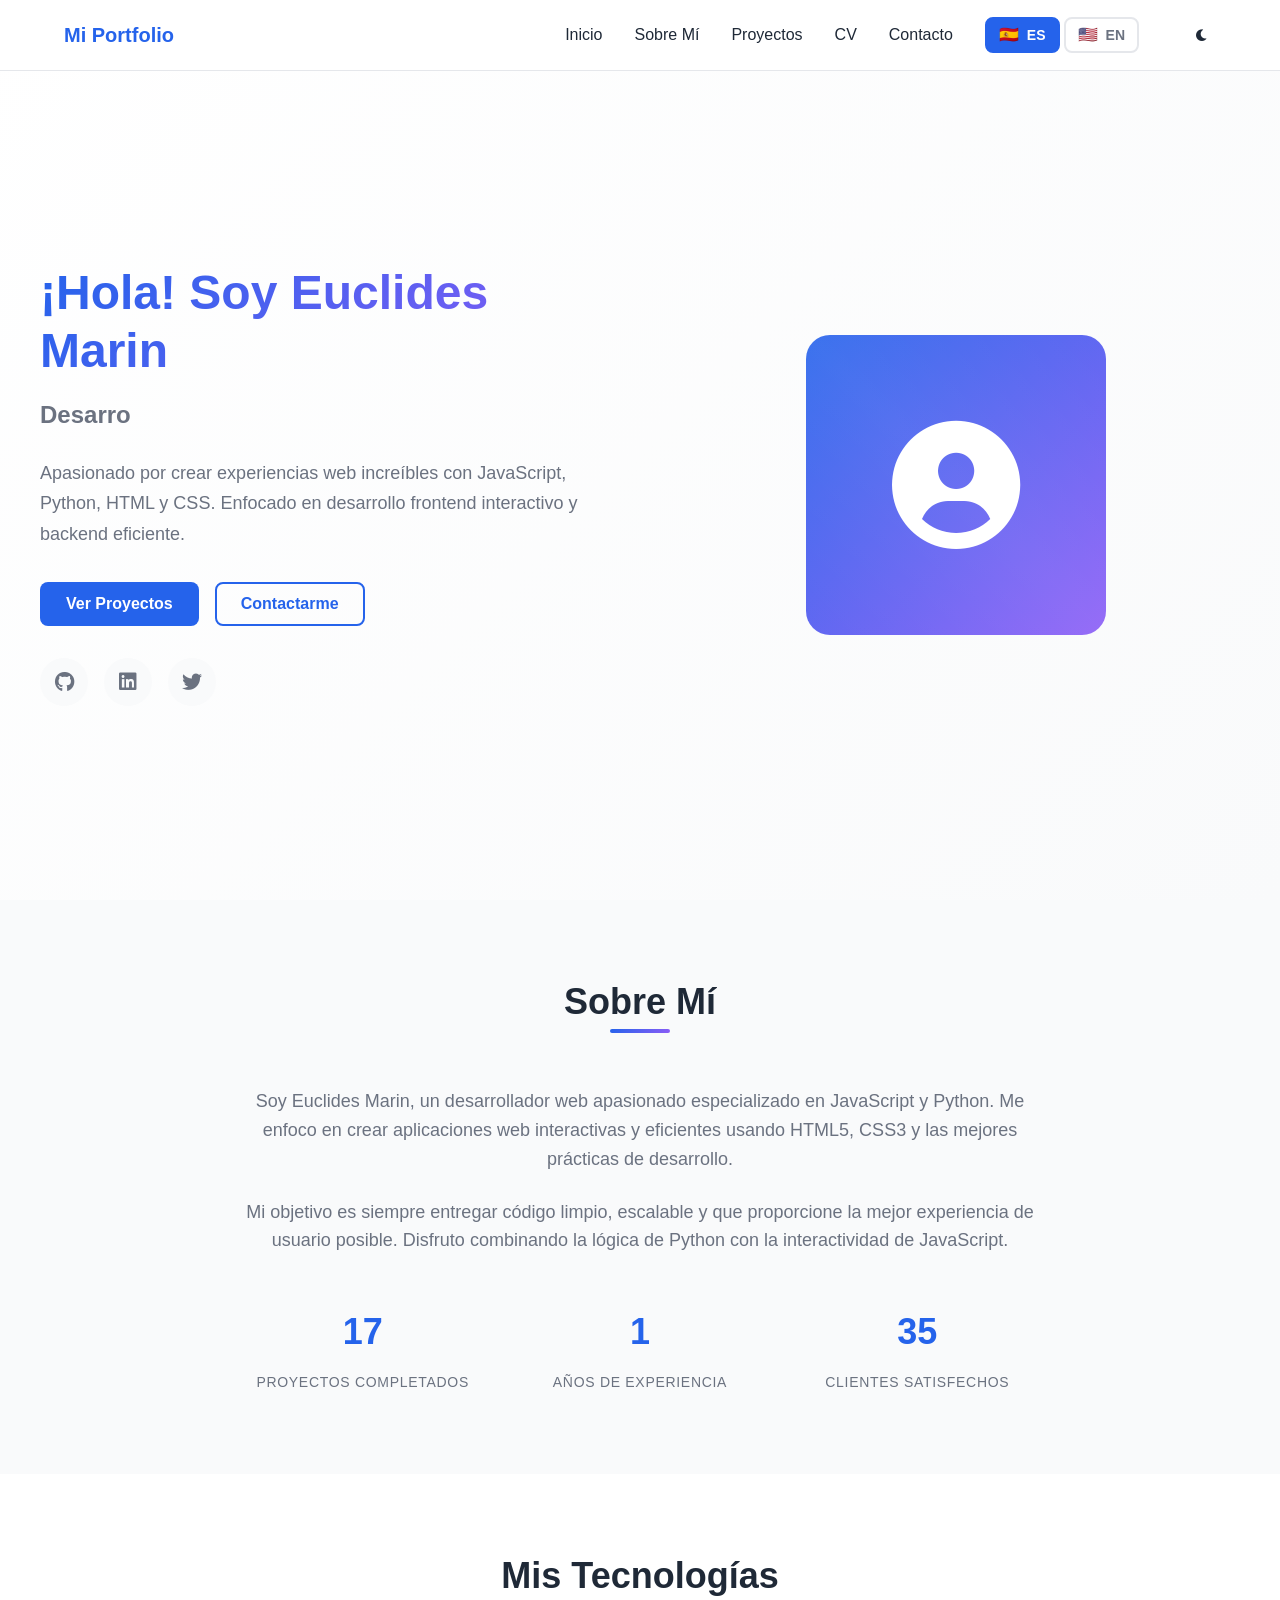
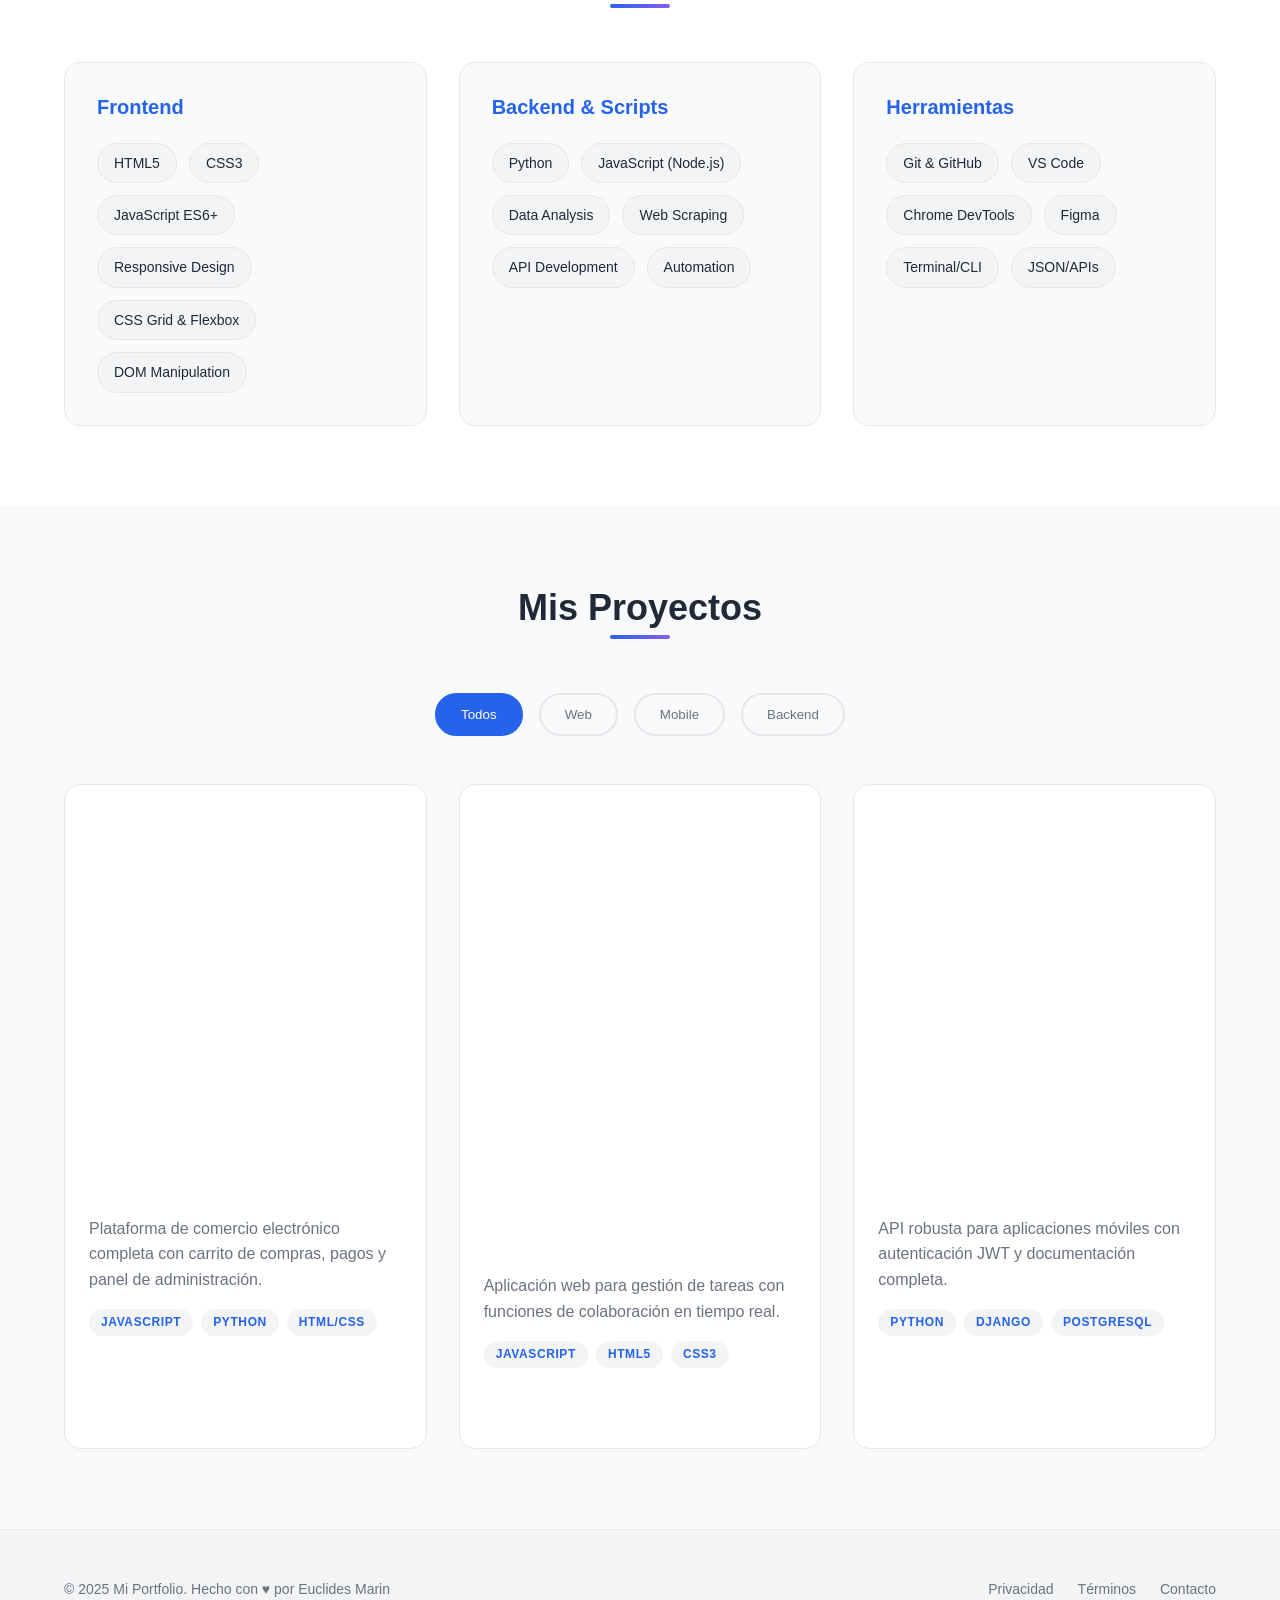
==== commit 5e3c9442: "flags about the languages, was added" ====
--- a/index.html
+++ b/index.html
@@ -21,10 +21,10 @@
                     <a href="contact.html" class="nav-link" data-lang-key="nav_contact">Contacto</a>
                     <div class="language-selector">
                         <button class="lang-btn active" data-lang="es">
-                            <i class="fas fa-globe"></i> ES
+                            <span class="flag">🇪🇸</span> ES
                         </button>
                         <button class="lang-btn" data-lang="en">
-                            <i class="fas fa-globe"></i> EN
+                            <span class="flag">🇺🇸</span> EN
                         </button>
                     </div>
                     <button class="theme-toggle" id="theme-toggle">
--- a/assets/css/styles.css
+++ b/assets/css/styles.css
@@ -352,7 +352,7 @@
 .lang-btn {
   background: none;
   border: 2px solid var(--border-color);
-  padding: var(--space-1) var(--space-3);
+  padding: var(--space-2) var(--space-3);
   border-radius: var(--radius-md);
   color: var(--text-secondary);
   cursor: pointer;
@@ -361,7 +361,14 @@
   transition: all var(--transition-fast);
   display: flex;
   align-items: center;
-  gap: var(--space-1);
+  gap: var(--space-2);
+  min-width: 60px;
+  justify-content: center;
+}
+
+.lang-btn .flag {
+  font-size: 16px;
+  line-height: 1;
 }
 
 .lang-btn:hover {
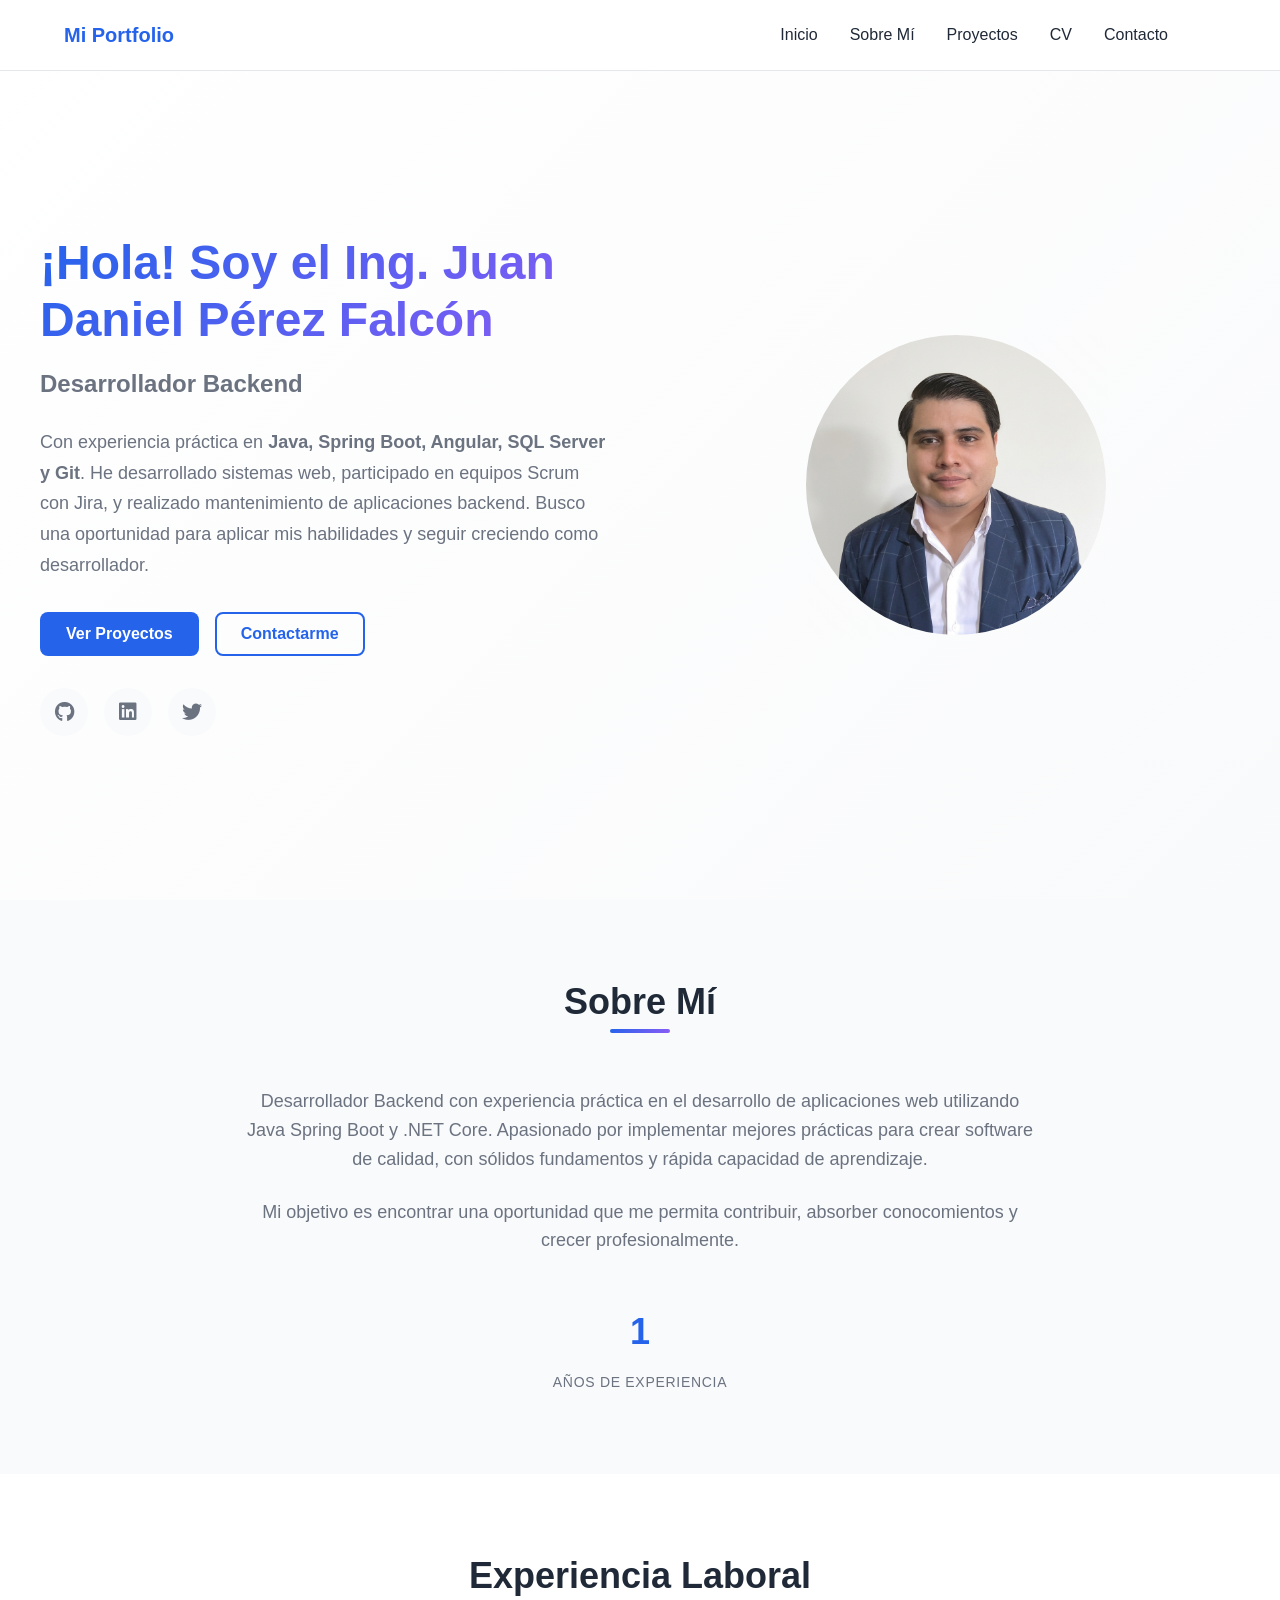
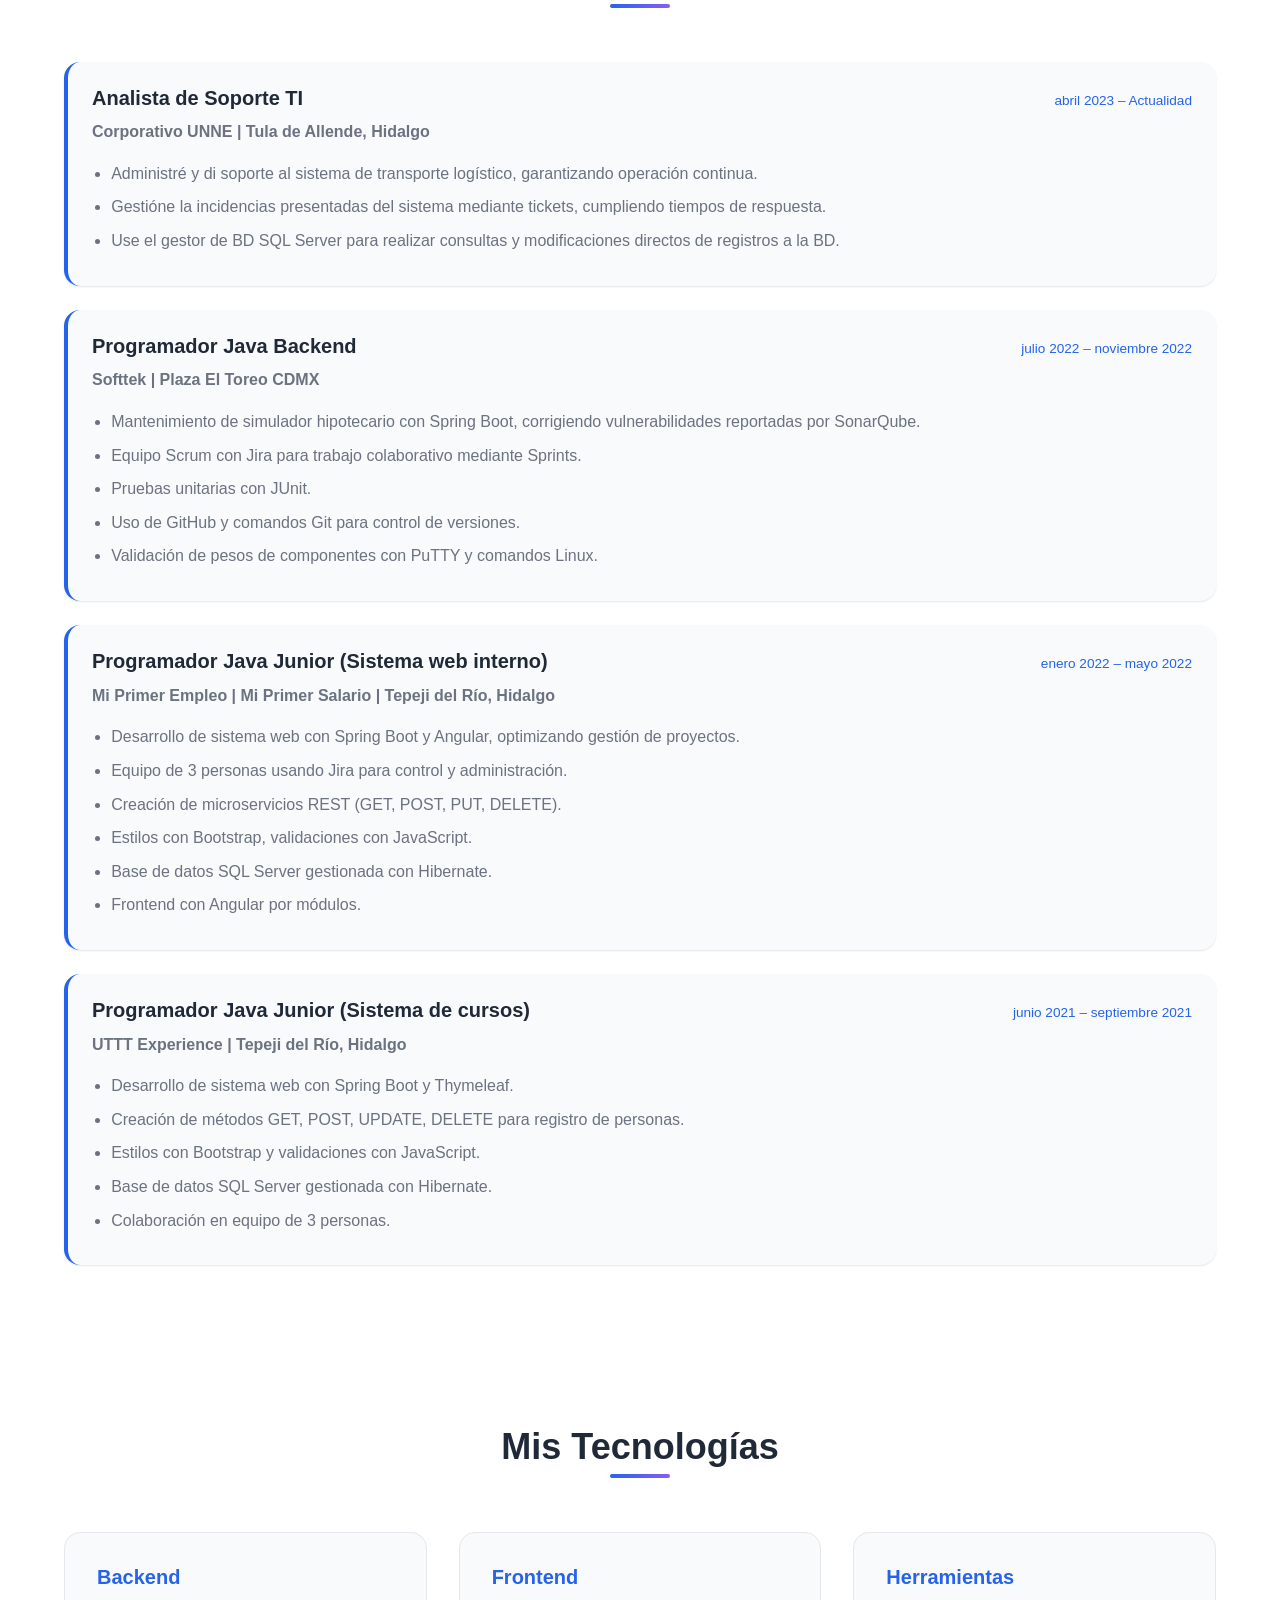
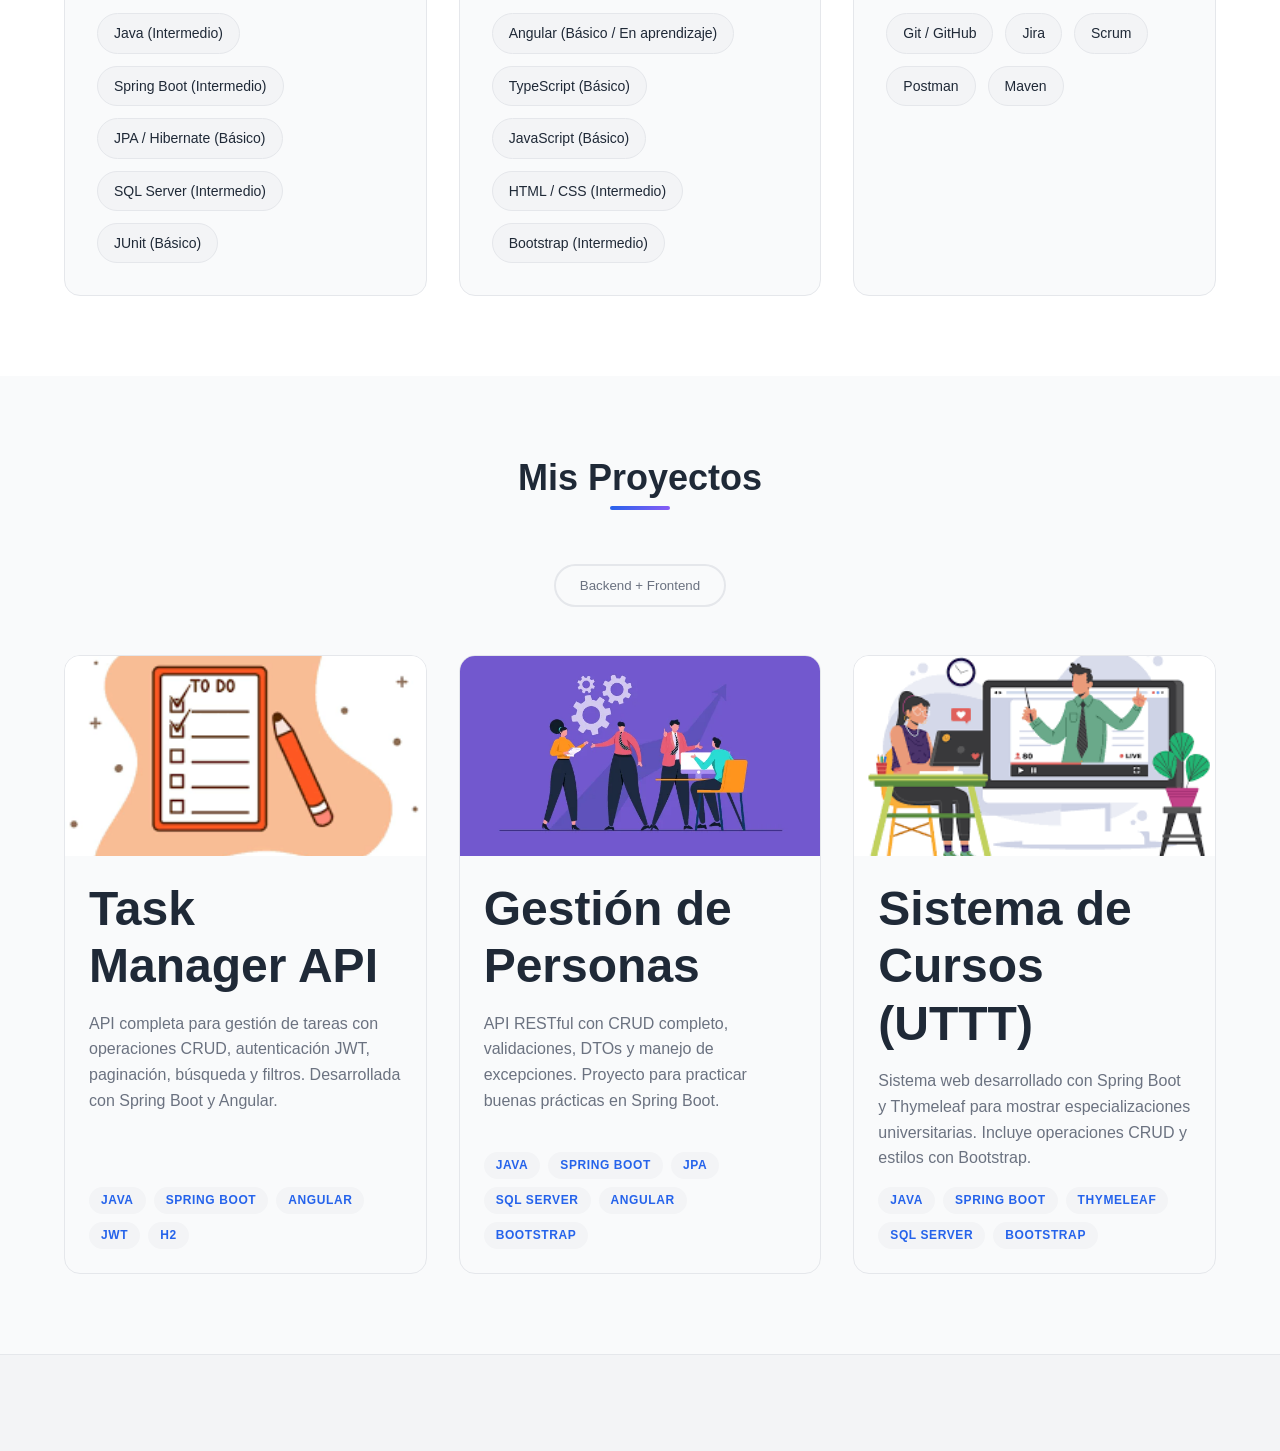
==== commit d5ddbba3: "feat: portafolio profesional v1.0" ====
--- a/index.html
+++ b/index.html
@@ -3,11 +3,12 @@
 <head>
     <meta charset="UTF-8">
     <meta name="viewport" content="width=device-width, initial-scale=1.0">
-    <title>Mi Portfolio - Desarrollador Web</title>
+    <title>Mi Portfolio - Desarrollador Backend</title>
     <link rel="stylesheet" href="assets/css/styles.css">
     <link href="https://cdnjs.cloudflare.com/ajax/libs/font-awesome/6.0.0/css/all.min.css" rel="stylesheet">
 </head>
 <body>
+
     <!-- Header con navegación -->
     <header class="header">
         <nav class="nav">
@@ -20,16 +21,19 @@
                     <a href="cv.html" class="nav-link" data-lang-key="nav_cv">CV</a>
                     <a href="contact.html" class="nav-link" data-lang-key="nav_contact">Contacto</a>
                     <div class="language-selector">
+                    <!--
                         <button class="lang-btn active" data-lang="es">
                             <span class="flag">🇪🇸</span> ES
                         </button>
                         <button class="lang-btn" data-lang="en">
                             <span class="flag">🇺🇸</span> EN
                         </button>
+                    
                     </div>
                     <button class="theme-toggle" id="theme-toggle">
                         <i class="fas fa-moon"></i>
                     </button>
+                    -->
                 </div>
                 <div class="nav-toggle" id="nav-toggle">
                     <span class="bar"></span>
@@ -45,11 +49,12 @@
         <section id="home" class="hero">
             <div class="hero-container">
                 <div class="hero-content">
-                    <h1 class="hero-title" data-lang-key="hero_greeting">¡Hola! Soy <span class="text-primary">Euclides Marin</span></h1>
-                    <p class="hero-subtitle" data-lang-key="hero_title">Desarrollador Web especializado en JavaScript y Python</p>
-                    <p class="hero-description" data-lang-key="hero_description">
-                        Apasionado por crear experiencias web increíbles con JavaScript, Python, HTML y CSS.
-                        Enfocado en desarrollo frontend interactivo y backend eficiente.
+                    <h1 class="hero-title" data-lang-key="hero_greeting">¡Hola! Soy el Ing.<span class="text-primary"> Juan Daniel Pérez Falcón</span></h1>
+                    <p class="hero-subtitle" data-lang-key="hero_title">Desarrollador Backend</p>
+                    <p class="hero-description" data-lang-key="hero_description">                     
+                        Con experiencia práctica en <strong>Java, Spring Boot, Angular, SQL Server y Git</strong>. 
+                        He desarrollado sistemas web, participado en equipos Scrum con Jira, y realizado mantenimiento de aplicaciones backend. 
+                        Busco una oportunidad para aplicar mis habilidades y seguir creciendo como desarrollador.
                     </p>
                     <div class="hero-buttons">
                         <a href="#projects" class="btn btn-primary" data-lang-key="hero_btn_projects">Ver Proyectos</a>
@@ -62,10 +67,11 @@
                     </div>
                 </div>
                 <div class="hero-image">
-                    <div class="hero-image-placeholder">
-                        <i class="fas fa-user-circle"></i>
-                    </div>
-                </div>
+    <div class="hero-image-placeholder">
+        <img src="assets/images/profileIA.png" alt="Juan Daniel Pérez Falcón" 
+             style="width: 100%; height: 100%; object-fit: cover; border-radius: 50%;">
+    </div>
+</div>
             </div>
         </section>
 
@@ -76,31 +82,98 @@
                 <div class="about-content">
                     <div class="about-text">
                         <p data-lang-key="about_p1">
-                            Soy Euclides Marin, un desarrollador web apasionado especializado en JavaScript y Python. 
-                            Me enfoco en crear aplicaciones web interactivas y eficientes usando HTML5, CSS3 y las mejores prácticas de desarrollo.
+                            Desarrollador Backend con experiencia práctica en el desarrollo de aplicaciones web utilizando Java Spring Boot y .NET Core. 
+                            Apasionado por implementar mejores prácticas para crear software de calidad, 
+                            con sólidos fundamentos y rápida capacidad de aprendizaje.
                         </p>
                         <p data-lang-key="about_p2">
-                            Mi objetivo es siempre entregar código limpio, escalable y que proporcione la mejor experiencia 
-                            de usuario posible. Disfruto combinando la lógica de Python con la interactividad de JavaScript.
+                            Mi objetivo es encontrar una oportunidad que me permita contribuir, absorber conocomientos y crecer profesionalmente. 
                         </p>
                         <div class="about-stats">
+                 
                             <div class="stat">
-                                <span class="stat-number" data-target="50">0</span>
-                                <span class="stat-label" data-lang-key="stat_projects">Proyectos Completados</span>
-                            </div>
-                            <div class="stat">
-                                <span class="stat-number" data-target="3">0</span>
+                                <span class="stat-number" data-target="3">1</span>
                                 <span class="stat-label" data-lang-key="stat_experience">Años de Experiencia</span>
                             </div>
-                            <div class="stat">
-                                <span class="stat-number" data-target="100">0</span>
-                                <span class="stat-label" data-lang-key="stat_clients">Clientes Satisfechos</span>
-                            </div>
+
                         </div>
                     </div>
                 </div>
             </div>
         </section>
+
+        <!-- Sección Experiencia -->
+<section id="experience" class="experience">
+    <div class="container">
+        <h2 class="section-title">Experiencia Laboral</h2>
+        <div class="experience-timeline">
+            
+            <!-- Analista de Soporte TI -->
+            <div class="experience-card">
+                <div class="experience-header">
+                    <h3>Analista de Soporte TI</h3>
+                    <span class="experience-date">abril 2023 – Actualidad</span>
+                </div>
+                <p class="experience-company">Corporativo UNNE | Tula de Allende, Hidalgo</p>
+                <ul class="experience-description">
+                    <li>Administré y di soporte al sistema de transporte logístico, garantizando operación continua.</li>
+                    <li>Gestióne la incidencias presentadas del sistema mediante tickets, cumpliendo tiempos de respuesta.</li>
+                    <li>Use el gestor de BD SQL Server para realizar consultas y modificaciones directos de registros a la BD.</li>
+                </ul>
+            </div>
+
+            <!-- Programador Java - Softtek -->
+            <div class="experience-card">
+                <div class="experience-header">
+                    <h3>Programador Java Backend</h3>
+                    <span class="experience-date">julio 2022 – noviembre 2022</span>
+                </div>
+                <p class="experience-company">Softtek | Plaza El Toreo CDMX</p>
+                <ul class="experience-description">
+                    <li>Mantenimiento de simulador hipotecario con Spring Boot, corrigiendo vulnerabilidades reportadas por SonarQube.</li>
+                    <li>Equipo Scrum con Jira para trabajo colaborativo mediante Sprints.</li>
+                    <li>Pruebas unitarias con JUnit.</li>
+                    <li>Uso de GitHub y comandos Git para control de versiones.</li>
+                    <li>Validación de pesos de componentes con PuTTY y comandos Linux.</li>
+                </ul>
+            </div>
+
+            <!-- Programador Java Junior - Mi Primer Empleo -->
+            <div class="experience-card">
+                <div class="experience-header">
+                    <h3>Programador Java Junior (Sistema web interno)</h3>
+                    <span class="experience-date">enero 2022 – mayo 2022</span>
+                </div>
+                <p class="experience-company">Mi Primer Empleo | Mi Primer Salario | Tepeji del Río, Hidalgo</p>
+                <ul class="experience-description">
+                    <li>Desarrollo de sistema web con Spring Boot y Angular, optimizando gestión de proyectos.</li>
+                    <li>Equipo de 3 personas usando Jira para control y administración.</li>
+                    <li>Creación de microservicios REST (GET, POST, PUT, DELETE).</li>
+                    <li>Estilos con Bootstrap, validaciones con JavaScript.</li>
+                    <li>Base de datos SQL Server gestionada con Hibernate.</li>
+                    <li>Frontend con Angular por módulos.</li>
+                </ul>
+            </div>
+
+            <!-- Programador Java Junior - UTTT Experience -->
+            <div class="experience-card">
+                <div class="experience-header">
+                    <h3>Programador Java Junior (Sistema de cursos)</h3>
+                    <span class="experience-date">junio 2021 – septiembre 2021</span>
+                </div>
+                <p class="experience-company">UTTT Experience | Tepeji del Río, Hidalgo</p>
+                <ul class="experience-description">
+                    <li>Desarrollo de sistema web con Spring Boot y Thymeleaf.</li>
+                    <li>Creación de métodos GET, POST, UPDATE, DELETE para registro de personas.</li>
+                    <li>Estilos con Bootstrap y validaciones con JavaScript.</li>
+                    <li>Base de datos SQL Server gestionada con Hibernate.</li>
+                    <li>Colaboración en equipo de 3 personas.</li>
+                </ul>
+            </div>
+
+        </div>
+    </div>
+</section>
 
         <!-- Sección Skills -->
         <section id="skills" class="skills">
@@ -108,147 +181,160 @@
                 <h2 class="section-title" data-lang-key="skills_title">Mis Tecnologías</h2>
                 <div class="skills-grid">
                     <div class="skill-category">
-                        <h3>Frontend</h3>
-                        <div class="skill-items">
-                            <span class="skill-item">HTML5</span>
-                            <span class="skill-item">CSS3</span>
-                            <span class="skill-item">JavaScript ES6+</span>
-                            <span class="skill-item">Responsive Design</span>
-                            <span class="skill-item">CSS Grid & Flexbox</span>
-                            <span class="skill-item">DOM Manipulation</span>
-                        </div>
-                    </div>
-                    <div class="skill-category">
-                        <h3>Backend & Scripts</h3>
-                        <div class="skill-items">
-                            <span class="skill-item">Python</span>
-                            <span class="skill-item">JavaScript (Node.js)</span>
-                            <span class="skill-item">Data Analysis</span>
-                            <span class="skill-item">Web Scraping</span>
-                            <span class="skill-item">API Development</span>
-                            <span class="skill-item">Automation</span>
-                        </div>
-                    </div>
-                    <div class="skill-category">
-                        <h3>Herramientas</h3>
-                        <div class="skill-items">
-                            <span class="skill-item">Git & GitHub</span>
-                            <span class="skill-item">VS Code</span>
-                            <span class="skill-item">Chrome DevTools</span>
-                            <span class="skill-item">Figma</span>
-                            <span class="skill-item">Terminal/CLI</span>
-                            <span class="skill-item">JSON/APIs</span>
-                        </div>
-                    </div>
+    <h3>Backend</h3>
+    <div class="skill-items">
+        <span class="skill-item">Java <span class="skill-level">(Intermedio)</span></span>
+        <span class="skill-item">Spring Boot <span class="skill-level">(Intermedio)</span></span>
+        <span class="skill-item">JPA / Hibernate <span class="skill-level">(Básico)</span></span>
+        <span class="skill-item">SQL Server <span class="skill-level">(Intermedio)</span></span>
+        <span class="skill-item">JUnit <span class="skill-level">(Básico)</span></span>
+    </div>
+</div>
+
+<div class="skill-category">
+    <h3>Frontend</h3>
+    <div class="skill-items">
+        <span class="skill-item">Angular <span class="skill-level">(Básico / En aprendizaje)</span></span>
+        <span class="skill-item">TypeScript <span class="skill-level">(Básico)</span></span>
+        <span class="skill-item">JavaScript <span class="skill-level">(Básico)</span></span>
+        <span class="skill-item">HTML / CSS <span class="skill-level">(Intermedio)</span></span>
+        <span class="skill-item">Bootstrap <span class="skill-level">(Intermedio)</span></span>
+    </div>
+</div>
+
+<div class="skill-category">
+    <h3>Herramientas</h3>
+    <div class="skill-items">
+        <span class="skill-item">Git / GitHub</span>
+        <span class="skill-item">Jira</span>
+        <span class="skill-item">Scrum</span>
+        <span class="skill-item">Postman</span>
+        <span class="skill-item">Maven</span>
+    </div>
+</div>
                 </div>
             </div>
         </section>
 
         <!-- Sección Proyectos -->
-        <section id="projects" class="projects">
-            <div class="container">
-                <h2 class="section-title" data-lang-key="projects_title">Mis Proyectos</h2>
-                <div class="project-filters">
-                    <button class="filter-btn active" data-filter="all" data-lang-key="filter_all">Todos</button>
-                    <button class="filter-btn" data-filter="web" data-lang-key="filter_web">Web</button>
-                    <button class="filter-btn" data-filter="mobile" data-lang-key="filter_mobile">Mobile</button>
-                    <button class="filter-btn" data-filter="backend" data-lang-key="filter_backend">Backend</button>
-                </div>
-                <div class="projects-grid">
-                    <div class="project-card" data-category="web">
-                        <div class="project-image">
-                            <img src="assets/images/project1-preview.jpg" alt="E-commerce Platform" loading="lazy">
-                            <div class="project-overlay">
-                                <a href="projects/project1.html" class="project-link">
-                                    <i class="fas fa-external-link-alt"></i>
-                                </a>
-                                <a href="#" class="project-link">
-                                    <i class="fab fa-github"></i>
-                                </a>
-                            </div>
-                        </div>
-                        <div class="project-content">
-                            <h3 class="project-title" data-lang-key="project1_title">E-commerce Platform</h3>
-                            <p class="project-description" data-lang-key="project1_desc">
-                                Plataforma de comercio electrónico completa con carrito de compras, pagos y panel de administración.
-                            </p>
-                            <div class="project-tech">
-                                <span class="tech-tag">JavaScript</span>
-                                <span class="tech-tag">Python</span>
-                                <span class="tech-tag">HTML/CSS</span>
-                            </div>
-                        </div>
-                    </div>
-
-                    <div class="project-card" data-category="web">
-                        <div class="project-image">
-                            <img src="assets/images/project2-preview.jpg" alt="Task Management App" loading="lazy">
-                            <div class="project-overlay">
-                                <a href="projects/project2.html" class="project-link">
-                                    <i class="fas fa-external-link-alt"></i>
-                                </a>
-                                <a href="#" class="project-link">
-                                    <i class="fab fa-github"></i>
-                                </a>
-                            </div>
-                        </div>
-                        <div class="project-content">
-                            <h3 class="project-title" data-lang-key="project2_title">Task Management App</h3>
-                            <p class="project-description" data-lang-key="project2_desc">
-                                Aplicación web para gestión de tareas con funciones de colaboración en tiempo real.
-                            </p>
-                            <div class="project-tech">
-                                <span class="tech-tag">JavaScript</span>
-                                <span class="tech-tag">HTML5</span>
-                                <span class="tech-tag">CSS3</span>
-                            </div>
-                        </div>
-                    </div>
-
-                    <div class="project-card" data-category="backend">
-                        <div class="project-image">
-                            <img src="assets/images/project3-preview.jpg" alt="REST API" loading="lazy">
-                            <div class="project-overlay">
-                                <a href="#" class="project-link">
-                                    <i class="fas fa-external-link-alt"></i>
-                                </a>
-                                <a href="#" class="project-link">
-                                    <i class="fab fa-github"></i>
-                                </a>
-                            </div>
-                        </div>
-                        <div class="project-content">
-                            <h3 class="project-title" data-lang-key="project3_title">REST API Service</h3>
-                            <p class="project-description" data-lang-key="project3_desc">
-                                API robusta para aplicaciones móviles con autenticación JWT y documentación completa.
-                            </p>
-                            <div class="project-tech">
-                                <span class="tech-tag">Python</span>
-                                <span class="tech-tag">Django</span>
-                                <span class="tech-tag">PostgreSQL</span>
-                            </div>
-                        </div>
-                    </div>
-                </div>
-            </div>
-        </section>
+        <!-- Sección Proyectos -->
+<section id="projects" class="projects">
+    <div class="container">
+        <h2 class="section-title">Mis Proyectos</h2>
+        <div class="project-filters">
+            <button class="filter-btn" data-filter="backend">Backend + Frontend</button>
+        </div>
+        <div class="projects-grid">
+            
+            <!-- Proyecto 1: Task Manager API -->
+            <div class="project-card" data-category="backend">
+                <div class="project-image">
+                    <img src="assets/images/task_api.png" alt="Task Manager API" loading="lazy">
+                    
+                    <div class="project-overlay">
+    <a href="https://github.com/JuanDPF1998/task-api-springboot" class="project-link" target="_blank" title="Ver Backend (Spring Boot)">
+        <i class="fab fa-github"></i>
+    </a>
+    <a href="https://github.com/JuanDPF1998/task-frontend-angular" class="project-link" target="_blank" title="Ver Frontend (Angular)">
+        <i class="fab fa-github"></i>
+    </a>
+</div>
+                </div>
+                <div class="project-content">
+                    <h3 class="project-title">Task Manager API</h3>
+                    <p class="project-description">
+                        API completa para gestión de tareas con operaciones CRUD, autenticación JWT, paginación, búsqueda y filtros. 
+                        Desarrollada con Spring Boot y Angular.
+                    </p>
+                    <div class="project-tech">
+                        <span class="tech-tag">Java</span>
+                        <span class="tech-tag">Spring Boot</span>
+                        <span class="tech-tag">Angular</span>
+                        <span class="tech-tag">JWT</span>
+                        <span class="tech-tag">H2</span>
+                    </div>
+                </div>
+            </div>
+
+            <!-- Proyecto 2: Gestión de Personas (si tienes el repo) -->
+            <div class="project-card" data-category="backend">
+               <div class="project-image">
+                    <img src="assets/images/Gestio-n-de-empleados.webp" alt="Task Manager API" loading="lazy">
+                    
+                    <div class="project-overlay">
+    <a href="https://github.com/JuanDPF1998/Backend_Persona_SpringBoot.git" class="project-link" target="_blank" title="Ver Backend (Spring Boot)">
+        <i class="fab fa-github"></i>
+    </a>
+    <a href="https://github.com/JuanDPF1998/FrontEnd_Persona_Angular_21_StandAlone.git" class="project-link" target="_blank" title="Ver Frontend (Angular)">
+        <i class="fab fa-github"></i>
+    </a>
+</div>
+                </div>
+                <div class="project-content">
+                    <h3 class="project-title">Gestión de Personas</h3>
+                    <p class="project-description">
+                        API RESTful con CRUD completo, validaciones, DTOs y manejo de excepciones. 
+                        Proyecto para practicar buenas prácticas en Spring Boot.
+                    </p>
+                    <div class="project-tech">
+                        <span class="tech-tag">Java</span>
+                        <span class="tech-tag">Spring Boot</span>
+                        <span class="tech-tag">JPA</span>
+                        <span class="tech-tag">SQL Server</span>
+                        <span class="tech-tag">Angular</span>
+                        <span class="tech-tag">Bootstrap</span>
+                    </div>
+                </div>
+            </div>
+
+            <!-- Proyecto 3: Sistema de Cursos (UTTT) -->
+            <div class="project-card" data-category="web">
+                <div class="project-image">
+                    <img src="assets/images/gestion_cursos.png" alt="Sistema de Cursos" loading="lazy">
+                    <div class="project-overlay">
+                       <!-- <a href="#" class="project-link">
+                            <i class="fas fa-external-link-alt"></i>
+                        </a>
+                        -->
+                    </div>
+                </div>
+                <div class="project-content">
+                    <h3 class="project-title">Sistema de Cursos (UTTT)</h3>
+                    <p class="project-description">
+                        Sistema web desarrollado con Spring Boot y Thymeleaf para mostrar especializaciones universitarias. 
+                        Incluye operaciones CRUD y estilos con Bootstrap.
+                    </p>
+                    <div class="project-tech">
+                        <span class="tech-tag">Java</span>
+                        <span class="tech-tag">Spring Boot</span>
+                        <span class="tech-tag">Thymeleaf</span>
+                        <span class="tech-tag">SQL Server</span>
+                        <span class="tech-tag">Bootstrap</span>
+                    </div>
+                </div>
+            </div>
+
+        </div>
+    </div>
+</section>
     </main>
 
     <!-- Footer -->
     <footer class="footer">
         <div class="container">
             <div class="footer-content">
-                <p data-lang-key="footer_text">&copy; 2025 Mi Portfolio. Hecho con ♥ por Euclides Marin</p>
+                <p data-lang-key="footer_text"></p>
                 <div class="footer-links">
-                    <a href="#" class="footer-link">Privacidad</a>
+                    <!--<a href="#" class="footer-link">Privacidad</a>
                     <a href="#" class="footer-link">Términos</a>
                     <a href="contact.html" class="footer-link">Contacto</a>
+                -->
                 </div>
             </div>
         </div>
     </footer>
 
-    <script src="assets/js/i18n.js"></script>
-    <script src="assets/js/script.js"></script>
+    <!--<script src="assets/js/i18n.js"></script>
+    <script src="assets/js/script.js"></script>-->
 </body>
 </html>
--- a/assets/css/styles.css
+++ b/assets/css/styles.css
@@ -518,8 +518,8 @@
 .hero-image-placeholder {
   width: 300px;
   height: 300px;
-  background: linear-gradient(135deg, var(--primary-color), var(--secondary-color));
-  border-radius: var(--radius-2xl);
+  background: transparent;
+  border-radius: 0;
   display: flex;
   align-items: center;
   justify-content: center;
@@ -1817,3 +1817,294 @@
     margin-bottom: var(--space-8);
   }
 }
+/* Centrar las estadísticas */
+.about-stats {
+    display: flex;
+    justify-content: center;
+    gap: 2rem;
+    flex-wrap: wrap;
+}
+
+/* Ajustar altura de imágenes de proyectos */
+.project-image {
+    height: 200px;
+    overflow: hidden;
+}
+
+.project-image img {
+    width: 100%;
+    height: 100%;
+    object-fit: cover;
+}
+
+/* Asegurar que el contenido de la card se vea bien */
+.project-card {
+    display: flex;
+    flex-direction: column;
+    height: 100%;
+}
+
+.project-content {
+    flex: 1;
+    display: flex;
+    flex-direction: column;
+}
+
+.project-tech {
+    margin-top: auto;
+}
+
+.projects-grid {
+    display: grid;
+    grid-template-columns: repeat(auto-fit, minmax(300px, 1fr));
+    gap: 2rem;
+    align-items: stretch;
+}
+
+.project-card {
+    background: var(--bg-secondary);
+    border-radius: 1rem;
+    overflow: hidden;
+    transition: transform 0.3s ease, box-shadow 0.3s ease;
+    display: flex;
+    flex-direction: column;
+    height: 100%;
+}
+
+.project-content {
+    padding: 1.5rem;
+    flex: 1;
+    display: flex;
+    flex-direction: column;
+}
+
+.project-tech {
+    margin-top: auto;
+    display: flex;
+    flex-wrap: wrap;
+    gap: 0.5rem;
+}
+
+/* Forzar colores en tarjetas de proyectos */
+.project-title {
+    color: var(--text-primary) !important;
+}
+
+.project-description {
+    color: var(--text-secondary) !important;
+}
+
+.project-card {
+    background-color: var(--bg-secondary);
+    border: 1px solid var(--border-color);
+}
+
+/*esto hace que los enlaces de mis proyectos de el github tengan una separacion y los titulos de back y front no choquen
+*/
+.hero-image-placeholder img {
+    width: 100%;
+    height: 100%;
+    object-fit: cover;
+    border-radius: 12px;
+}
+
+
+/* Centrar Redes Sociales */
+.social-section {
+    text-align: center;
+}
+
+.social-section .social-links {
+    display: flex;
+    justify-content: center;
+    flex-wrap: wrap;
+    gap: 1rem;
+}
+
+/* Centrar Disponibilidad */
+.availability-section {
+    text-align: center;
+}
+
+.availability-card {
+    max-width: 500px;
+    margin: 0 auto;
+    text-align: center;
+}
+/* Centrar el texto de disponibilidad */
+.availability-status {
+    display: flex;
+    justify-content: center;
+    align-items: center;
+    gap: 0.5rem;
+}
+
+/* Botones de redes sociales más elegantes */
+.social-section .social-links {
+    display: flex;
+    justify-content: center;
+    gap: 1rem;
+    flex-wrap: wrap;
+}
+
+.social-section .social-link {
+    display: inline-flex;
+    align-items: center;
+    gap: 0.5rem;
+    padding: 0.5rem 1rem;
+    background-color: var(--bg-secondary);
+    border: 1px solid var(--border-color);
+    border-radius: 2rem;
+    color: var(--text-primary);
+    font-size: 0.9rem;
+    font-weight: 500;
+    text-decoration: none;
+    transition: all 0.3s ease;
+    width: auto;  /* Que no ocupe todo el ancho */
+    min-width: 100px; /* Ancho mínimo cómodo */
+}
+
+.social-section .social-link:hover {
+    background-color: var(--primary-color);
+    color: white;
+    transform: translateY(-2px);
+}
+
+/* Botones de redes sociales del mismo ancho que la tarjeta */
+.social-section {
+    text-align: center;
+    max-width: 500px;
+    margin: 2rem auto 0;
+}
+
+.social-section .social-links {
+    display: flex;
+    justify-content: center;
+    gap: 1.5rem;
+    flex-wrap: wrap;
+}
+
+.social-section .social-link {
+    display: inline-flex;
+    align-items: center;
+    justify-content: center;
+    gap: 0.5rem;
+    padding: 0.6rem 1.5rem;
+    background-color: var(--bg-secondary);
+    border: 1px solid var(--border-color);
+    border-radius: 2rem;
+    color: var(--text-primary);
+    font-size: 0.9rem;
+    font-weight: 500;
+    text-decoration: none;
+    transition: all 0.3s ease;
+    width: auto;
+    min-width: 120px;
+}
+
+.social-section .social-link:hover {
+    background-color: var(--primary-color);
+    color: white;
+    transform: translateY(-2px);
+}
+
+.gris-hero {
+    background-color: #f3f4f6;  /* gris claro de la paleta */
+    color: var(--text-primary);
+    text-align: center;
+    padding: calc(70px + var(--space-16)) var(--space-6) var(--space-16);
+}
+
+.gris .page-title,
+.gris .page-subtitle {
+    color: var(--text-primary);
+}
+
+.gris .page-subtitle {
+    color: var(--text-secondary);
+}
+
+.gris {
+    background-color: #f3f4f6;  /* gris claro de la paleta */
+    color: var(--text-primary);
+    text-align: center;
+    padding: calc(70px + var(--space-16)) var(--space-6) var(--space-16);
+}
+
+.gris .page-title,
+.gris .page-subtitle {
+    color: var(--text-primary);
+}
+
+.gris .page-subtitle {
+    color: var(--text-secondary);
+}
+
+
+
+
+
+
+
+
+
+
+
+/* ========== ESTILOS PARA EXPERIENCIA LABORAL (INDEX) ========== */
+
+.experience-timeline {
+    display: flex;
+    flex-direction: column;
+    gap: 1.5rem;
+    margin-top: 2rem;
+}
+
+.experience-card {
+    background: var(--bg-secondary);
+    border-radius: 1rem;
+    padding: 1.5rem;
+    box-shadow: var(--shadow-sm);
+    transition: transform 0.3s ease, box-shadow 0.3s ease;
+    border-left: 4px solid var(--primary-color);
+}
+
+.experience-card:hover {
+    transform: translateX(5px);
+    box-shadow: var(--shadow-lg);
+}
+
+.experience-header {
+    display: flex;
+    justify-content: space-between;
+    align-items: baseline;
+    flex-wrap: wrap;
+    margin-bottom: 0.5rem;
+}
+
+.experience-header h3 {
+    font-size: 1.25rem;
+    color: var(--text-primary);
+    margin: 0;
+}
+
+.experience-date {
+    font-size: 0.85rem;
+    color: var(--primary-color);
+    font-weight: 500;
+}
+
+.experience-company {
+    font-weight: 600;
+    color: var(--text-secondary);
+    margin-bottom: 1rem;
+}
+
+.experience-description {
+    padding-left: 1.2rem;
+    color: var(--text-secondary);
+    margin: 0;
+}
+
+.experience-description li {
+    margin-bottom: 0.5rem;
+}
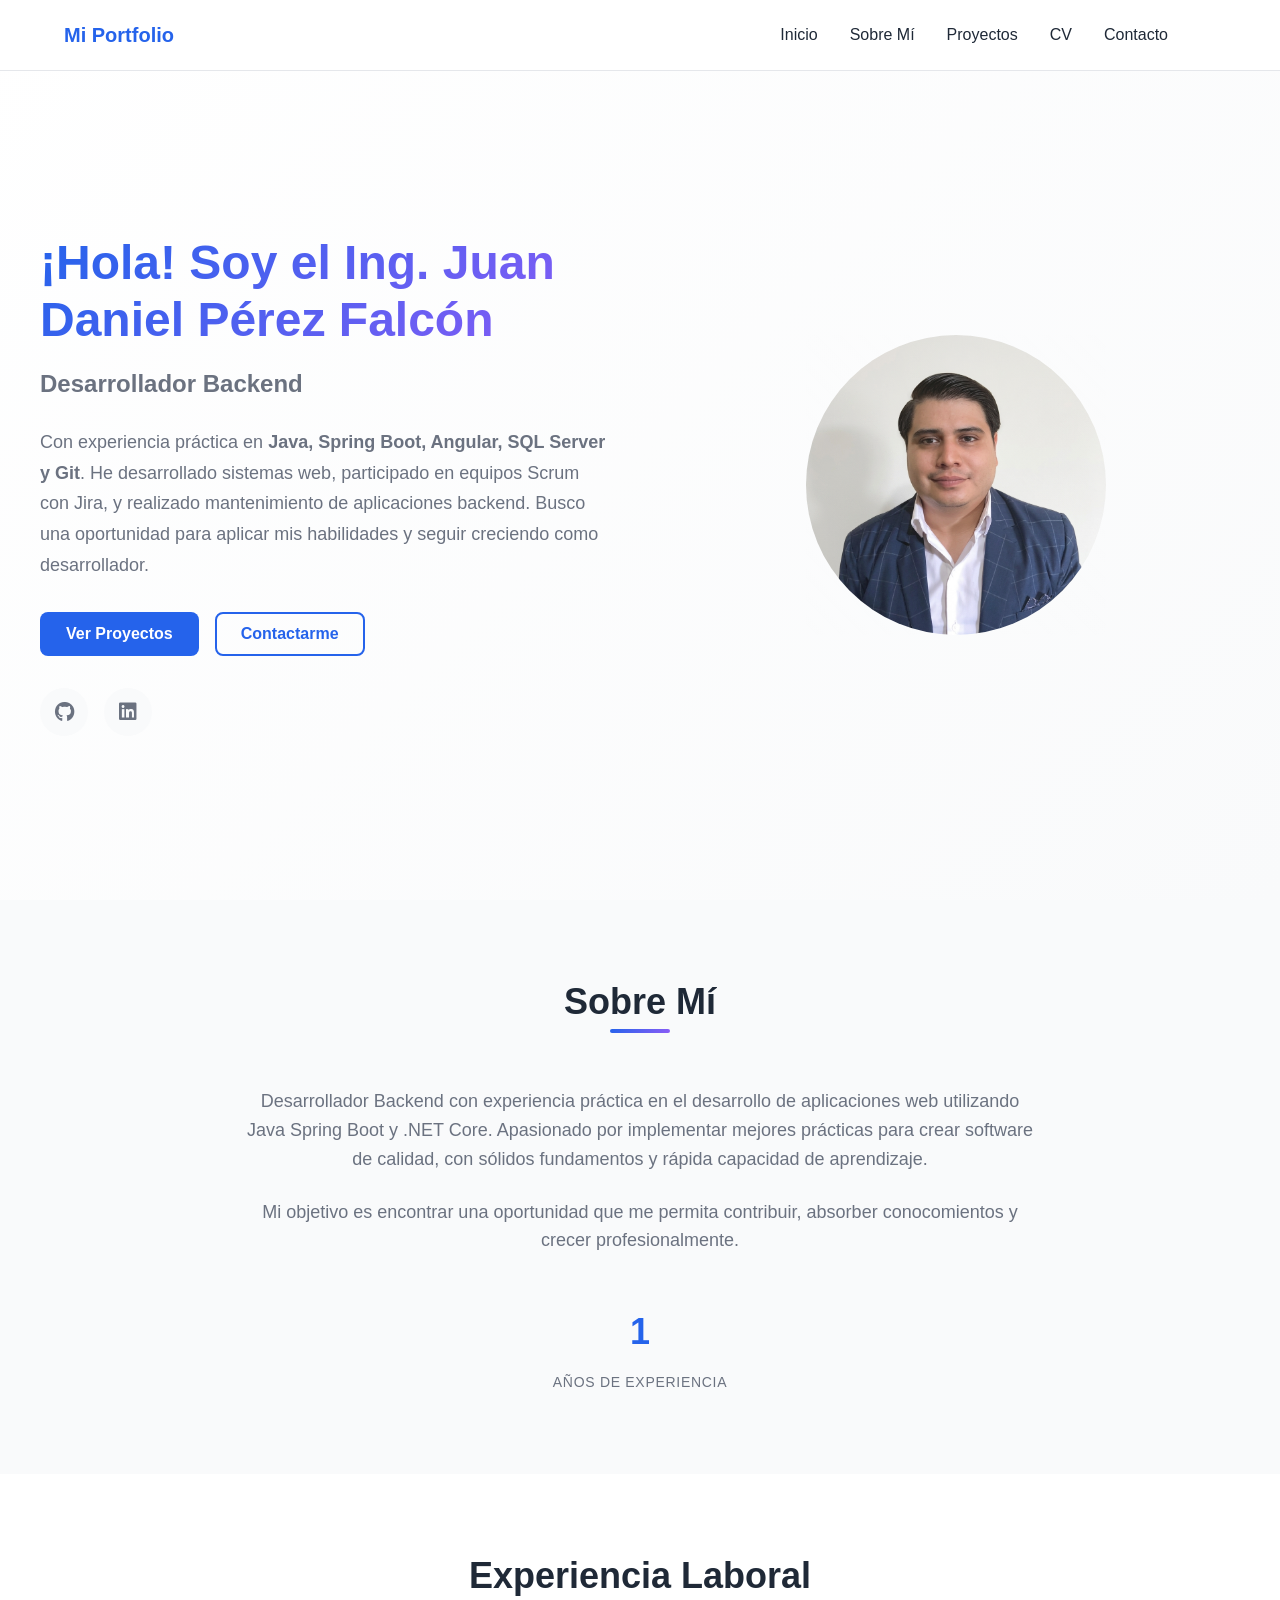
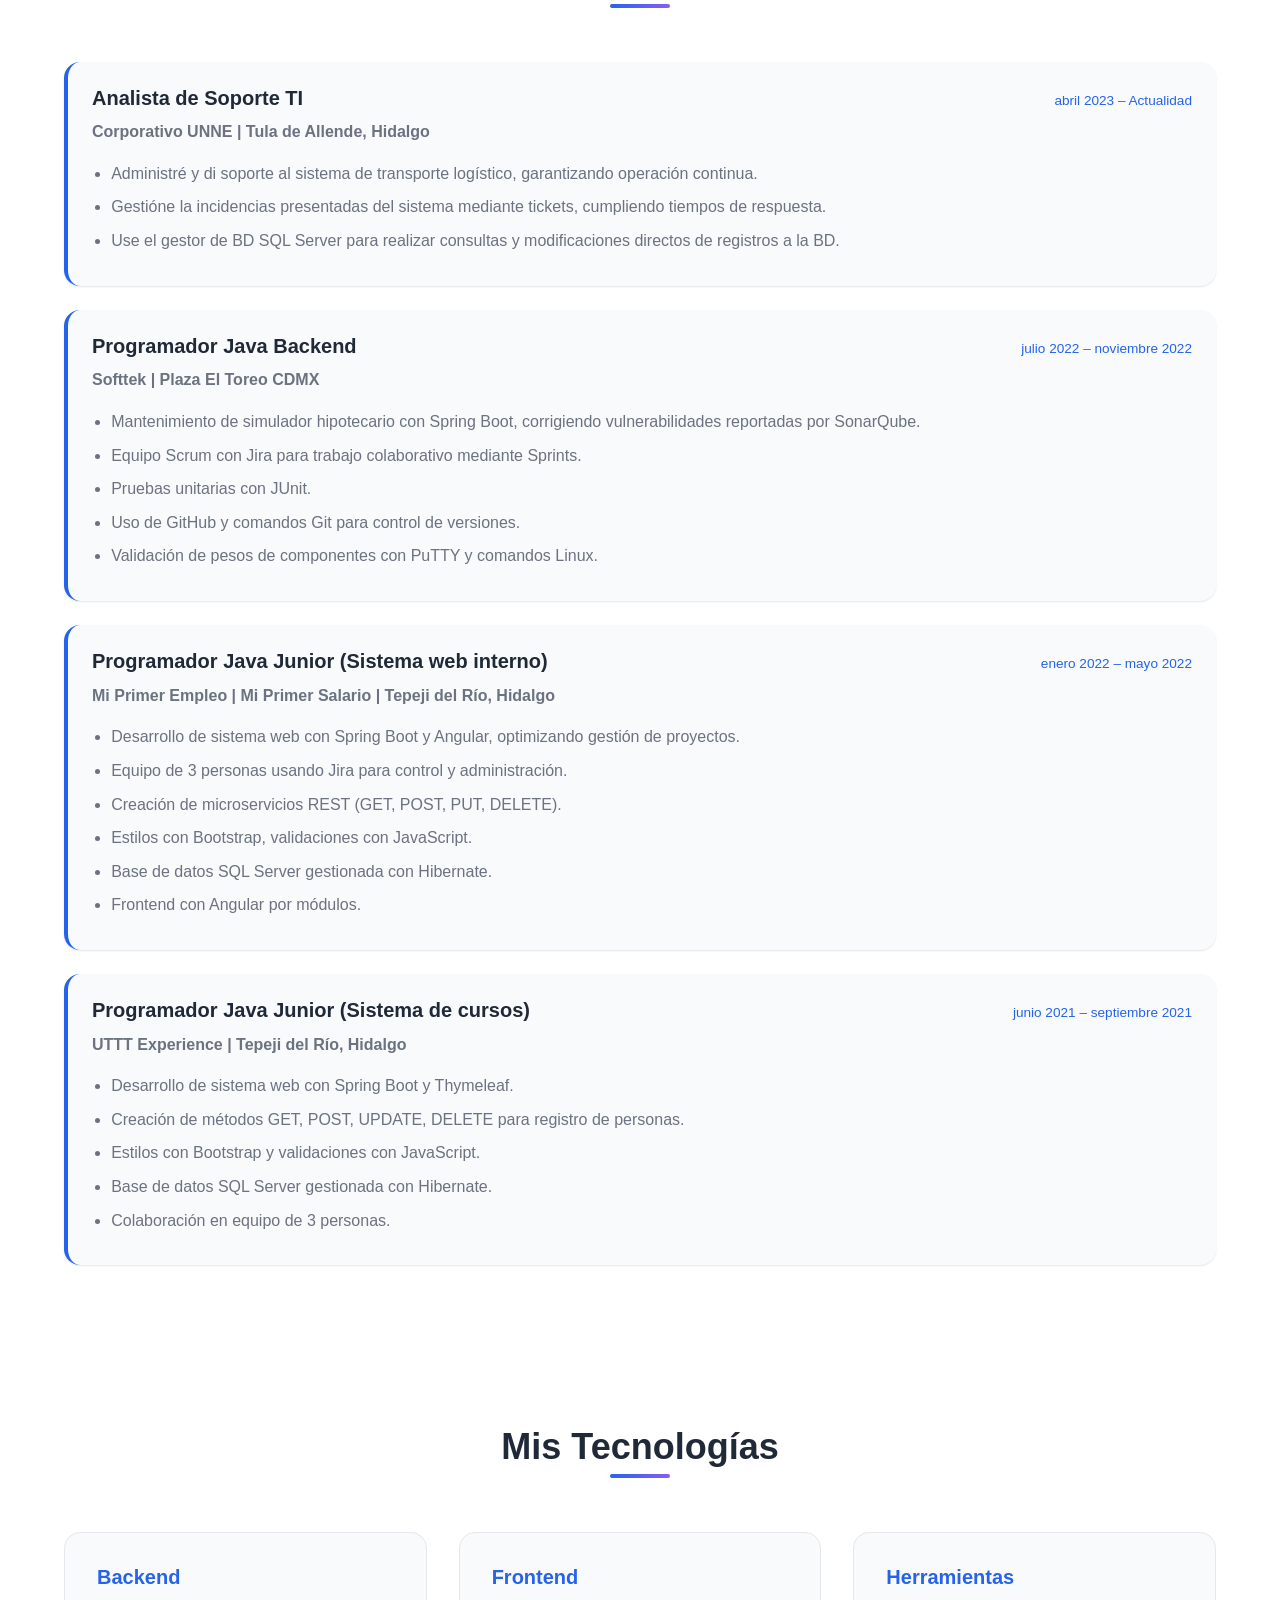
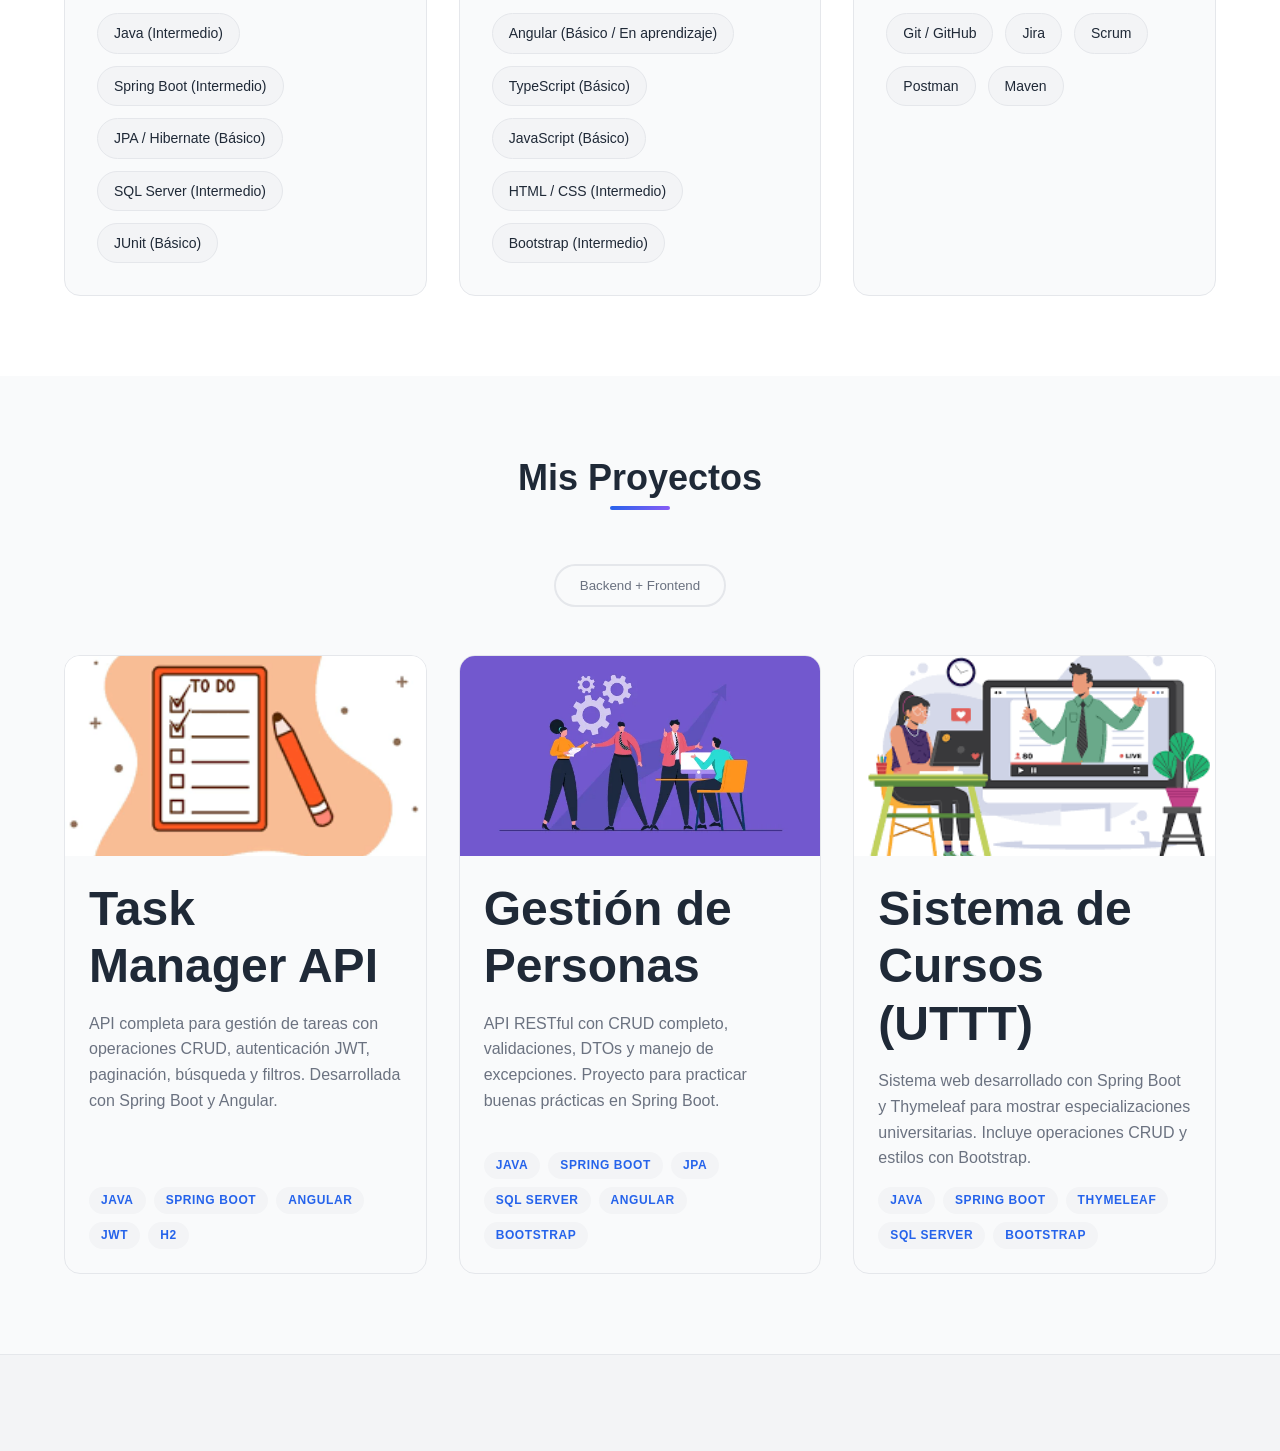
==== commit f9d30788: "Update index  links linkedlin and github" ====
--- a/index.html
+++ b/index.html
@@ -61,9 +61,8 @@
                         <a href="contact.html" class="btn btn-secondary" data-lang-key="hero_btn_contact">Contactarme</a>
                     </div>
                     <div class="hero-social">
-                        <a href="#" class="social-link"><i class="fab fa-github"></i></a>
-                        <a href="#" class="social-link"><i class="fab fa-linkedin"></i></a>
-                        <a href="#" class="social-link"><i class="fab fa-twitter"></i></a>
+                        <a href="https://github.com/JuanDPF1998" class="social-link" target="_blank" title="GitHub"><i class="fab fa-github"></i></a>
+                        <a href="www.linkedin.com/in/juandanielpf" class="social-link" target="_blank" title="linkedin"><i class="fab fa-linkedin"></i></a>
                     </div>
                 </div>
                 <div class="hero-image">
--- a/assets/css/styles.css
+++ b/assets/css/styles.css
@@ -2107,4 +2107,194 @@
 
 .experience-description li {
     margin-bottom: 0.5rem;
+}
+
+/* --- Estilos específicos para la impresión (PDF) --- */
+@media print {
+    /* 1. Eliminar colores de fondo y degradados para ahorrar tinta */
+    .cv-header {
+        background: #2563eb !important;
+        -webkit-print-color-adjust: exact;
+        print-color-adjust: exact;
+    }
+
+    .cv-photo {
+        border: 2px solid #2563eb !important;
+    }
+
+    .experience-date {
+        background-color: #2563eb !important;
+        color: white !important;
+    }
+
+    /* 2. Asegurar que el grid se mantenga en la impresión */
+    .cv-grid {
+        display: grid !important;
+        grid-template-columns: 1fr 2fr !important;
+        gap: 2rem !important;
+    }
+
+    /* 3. Asegurar que la sidebar no se rompa */
+    .cv-sidebar {
+        display: block !important;
+    }
+
+    /* 4. Reducir márgenes y padding para ajustar más contenido */
+    .cv-main {
+        padding: 1rem !important;
+        max-width: 100% !important;
+    }
+
+    .cv-section {
+        margin-bottom: 1.5rem !important;
+    }
+
+    .experience-item, .skill-group {
+        padding: 0.5rem !important;
+        margin-bottom: 0.5rem !important;
+        border: 1px solid #ddd !important;
+        background-color: white !important;
+        page-break-inside: avoid; /* Evita que un elemento se corte entre páginas */
+    }
+
+    /* 5. Reducir tamaño de fuente general */
+    .cv-main {
+        font-size: 12px !important;
+        line-height: 1.4 !important;
+    }
+
+    .cv-section-title {
+        font-size: 16px !important;
+    }
+
+    .experience-title {
+        font-size: 14px !important;
+    }
+
+    .experience-company {
+        font-size: 12px !important;
+    }
+
+    .experience-description {
+        font-size: 11px !important;
+    }
+
+    .tech-pill {
+        font-size: 9px !important;
+        padding: 0.1rem 0.5rem !important;
+    }
+
+    .cv-contact-item {
+        font-size: 10px !important;
+    }
+
+    /* 6. Ocultar elementos que no necesitas en el PDF */
+    .download-cv {
+        display: none !important;
+    }
+}
+
+/* ===== AJUSTES PARA LA BARRA LATERAL (VISTA NORMAL) ===== */
+
+/* Agregar espacio alrededor de la barra lateral */
+.cv-sidebar {
+    padding-left: 1rem;   /* Espacio a la izquierda */
+    padding-right: 0.5rem; /* Espacio a la derecha (opcional) */
+}
+
+/* Centrar los títulos de las secciones en la barra lateral */
+.cv-sidebar .cv-section-title {
+    text-align: center;
+}
+
+/* Agregar un margen interno a las tarjetas de habilidades */
+.cv-sidebar .skill-group {
+    padding: 1rem;
+    margin-bottom: 1rem;
+}
+
+/* ===== ESTILO PROFESIONAL PARA LISTA DE HABILIDADES ===== */
+.cv-sidebar .skill-item {
+    display: block;           /* Ocupa todo el ancho */
+    padding: 0.15rem 0;       /* Espacio mínimo vertical */
+    border: none !important;  /* Sin bordes */
+    background: transparent !important; /* Sin fondo */
+    box-shadow: none !important; /* Sin sombras */
+    transition: none !important; /* Sin animaciones */
+    font-weight: 400;         /* Peso normal (no negrita) */
+    color: var(--text-primary); /* Color de texto estándar */
+}
+
+.cv-sidebar .skill-item:hover {
+    background: transparent !important; /* Sin cambio al pasar el mouse */
+    transform: none !important;
+    color: var(--text-primary); /* Mantiene el color */
+}
+
+/* Alinear la lista al centro (opcional) */
+.cv-sidebar .skill-list {
+    display: flex;
+    flex-direction: column;   /* Una columna */
+    align-items: center;      /* Centrar horizontalmente */
+    gap: 0.15rem;            /* Espacio mínimo entre elementos */
+}
+
+/* Opcional: si quieres que los títulos de habilidades queden centrados */
+.cv-sidebar .cv-section-title {
+    text-align: center;
+}
+
+
+/* ===== UNIFICAR ESTILO: QUE TODOS LOS BLOQUES SE VEAN COMO IDIOMAS ===== */
+
+/* 1. Quitar bordes y fondos a todos los bloques de habilidades */
+.cv-sidebar .skill-group {
+    border: none !important;
+    background-color: transparent !important;
+    border-radius: 0 !important;
+    padding: 0.5rem 0 !important;
+    margin-bottom: 1rem !important;
+}
+
+/* 2. Alinear los elementos de las listas de habilidades */
+.cv-sidebar .skill-list {
+    display: flex;
+    flex-direction: column;   /* Una columna */
+    align-items: center;      /* Centrar horizontalmente */
+    gap: 0.3rem;            /* Espacio entre elementos */
+}
+
+/* 3. Estilo de los elementos de habilidad (como los de idiomas) */
+.cv-sidebar .skill-item {
+    display: flex;
+    justify-content: space-between;
+    align-items: center;
+    padding: 0.2rem 0;
+    border: none !important;
+    background: transparent !important;
+    width: 100%;
+    max-width: 300px;
+    font-size: 0.9rem;
+}
+
+/* 4. Títulos de las secciones centrados y sin borde */
+.cv-sidebar .cv-section-title {
+    text-align: center !important;
+    border-bottom: 1px solid #ddd !important;  /* Línea sutil debajo */
+    padding-bottom: 0.3rem !important;
+    margin-bottom: 0.5rem !important;
+}
+
+/* ===== LÍNEA SEPARADORA ENTRE SECCIONES ===== */
+.cv-sidebar .cv-section-title {
+    border-bottom: 2px solid var(--primary-color); /* Línea debajo del título */
+    padding-bottom: 0.5rem;
+    margin-bottom: 1rem;
+}
+
+/* O si quieres que la línea sea más sutil */
+.cv-sidebar .cv-section-title {
+    border-bottom: 1px solid #ddd;
+    padding-bottom: 0.5rem;
+    margin-bottom: 1rem;
 }
